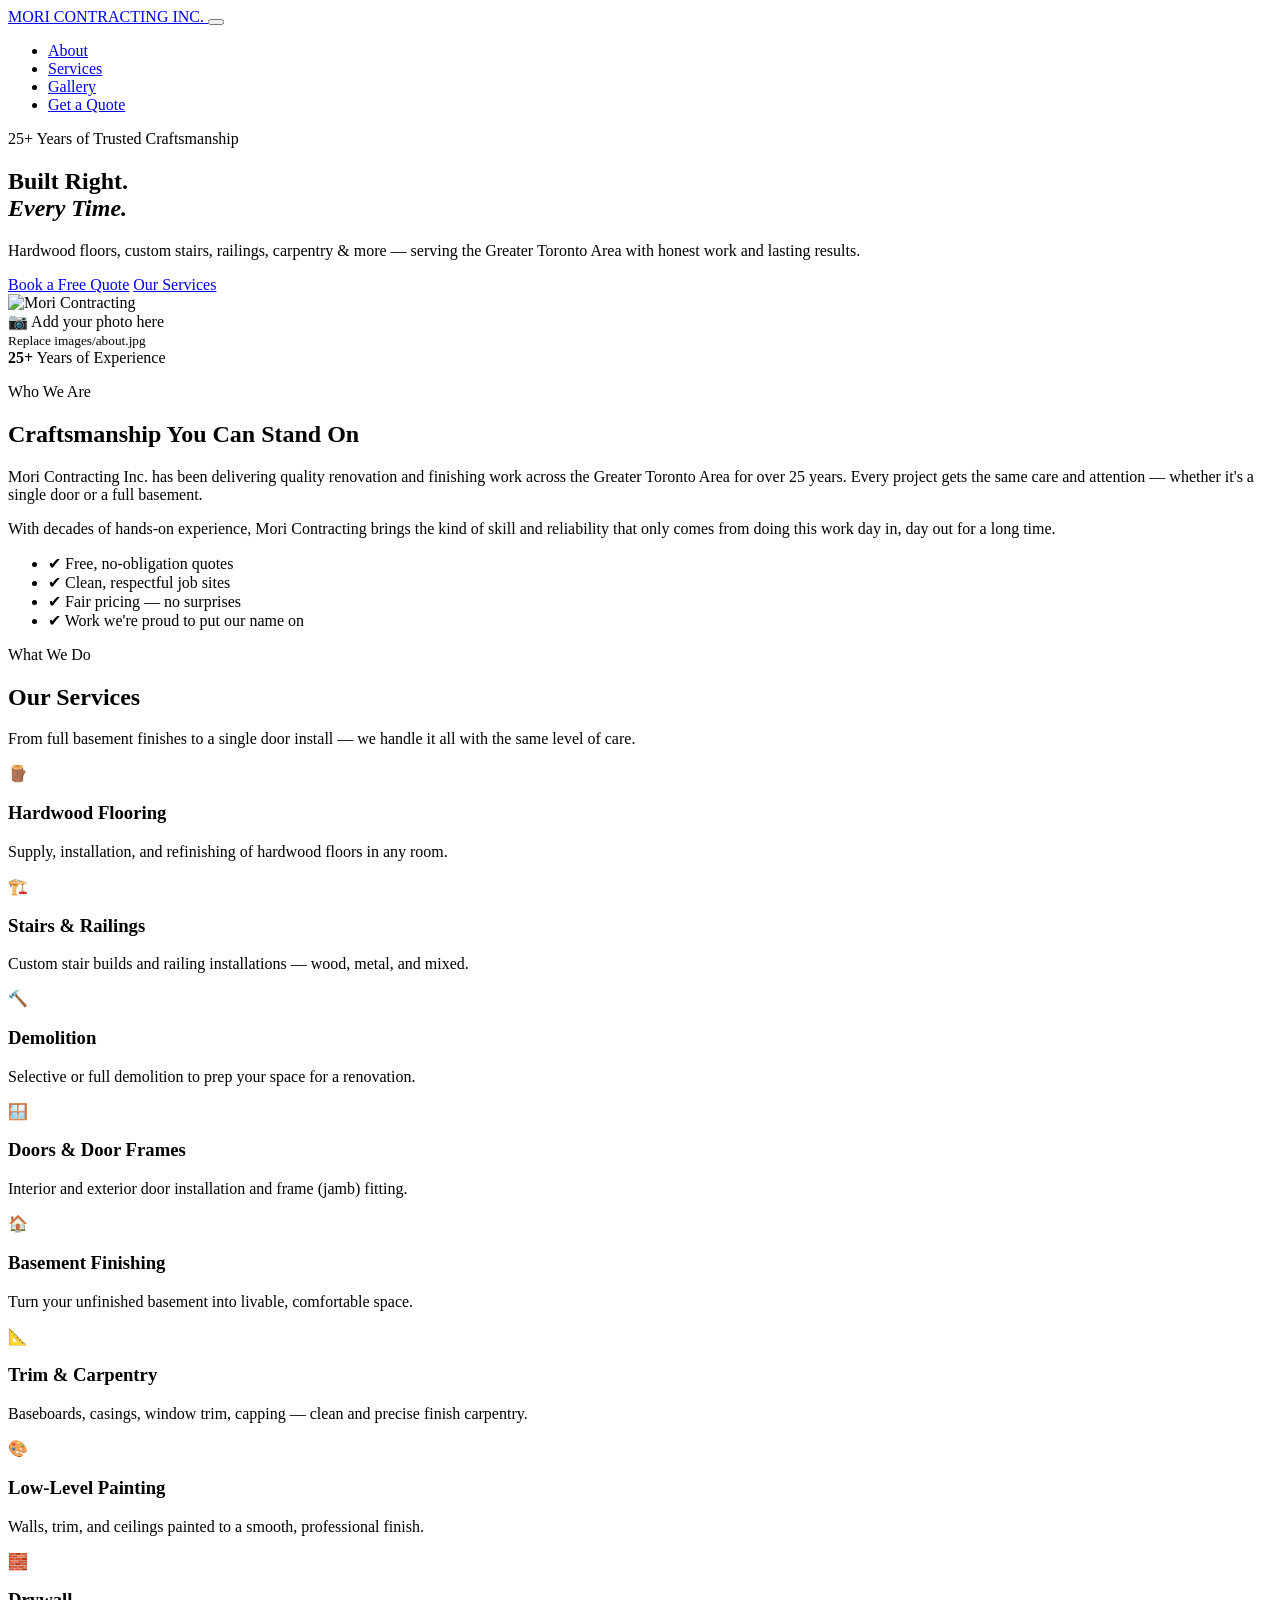
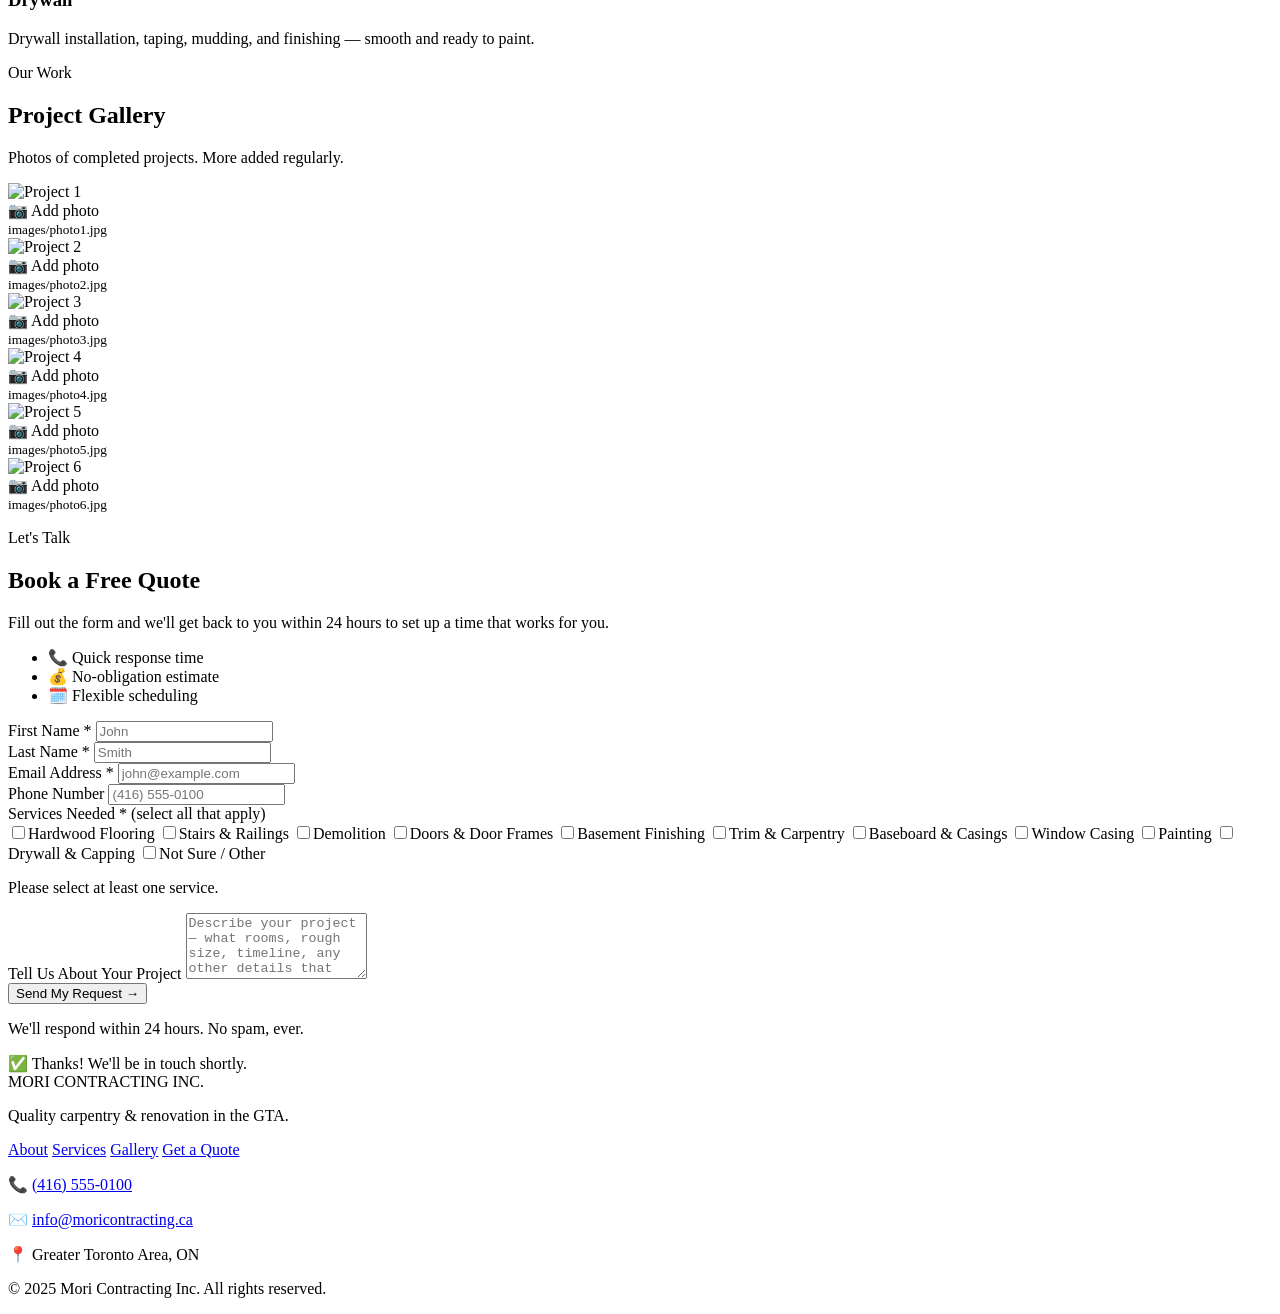
==== index.html @ 853bac5b "Add files via upload" ====
<!DOCTYPE html>
<html lang="en">
<head>
  <meta charset="UTF-8" />
  <meta name="viewport" content="width=device-width, initial-scale=1.0" />
  <title>Mori Contracting Inc. — Quality Craftsmanship</title>
  <link rel="stylesheet" href="css/style.css" />
  <link rel="preconnect" href="https://fonts.googleapis.com" />
  <link rel="preconnect" href="https://fonts.gstatic.com" crossorigin />
  <link href="https://fonts.googleapis.com/css2?family=Playfair+Display:wght@400;700;900&family=DM+Sans:wght@300;400;500&display=swap" rel="stylesheet" />
</head>
<body>

  <!-- NAV -->
  <nav id="navbar">
    <div class="nav-inner">
      <a href="#hero" class="logo">
        <span class="logo-m">M</span><span class="logo-text">ORI</span>
        <span class="logo-sub">CONTRACTING INC.</span>
      </a>
      <button class="hamburger" id="hamburger" aria-label="Menu">
        <span></span><span></span><span></span>
      </button>
      <ul class="nav-links" id="nav-links">
        <li><a href="#about">About</a></li>
        <li><a href="#services">Services</a></li>
        <li><a href="#gallery">Gallery</a></li>
        <li><a href="#quote" class="nav-cta">Get a Quote</a></li>
      </ul>
    </div>
  </nav>

  <!-- HERO -->
  <section id="hero">
    <div class="hero-bg">
      <div class="hero-grain"></div>
      <div class="hero-lines"></div>
    </div>
    <div class="hero-content">
      <p class="hero-eyebrow">25+ Years of Trusted Craftsmanship</p>
      <h1 class="hero-title">
        Built Right.<br/>
        <em>Every Time.</em>
      </h1>
      <p class="hero-sub">Hardwood floors, custom stairs, railings, carpentry &amp; more — serving the Greater Toronto Area with honest work and lasting results.</p>
      <div class="hero-btns">
        <a href="#quote" class="btn-primary">Book a Free Quote</a>
        <a href="#services" class="btn-ghost">Our Services</a>
      </div>
    </div>
    <a href="#about" class="scroll-hint" aria-label="Scroll down">
      <span class="scroll-line"></span>
    </a>
  </section>

  <!-- ABOUT -->
  <section id="about">
    <div class="container about-grid">
      <div class="about-img-wrap">
        <div class="about-photo-placeholder">
          <img src="images/about.jpg" alt="Mori Contracting" onerror="this.parentElement.classList.add('no-img')" />
          <div class="placeholder-label">📷 Add your photo here<br/><small>Replace images/about.jpg</small></div>
        </div>
        <div class="about-accent-box">
          <strong>25+</strong>
          <span>Years of Experience</span>
        </div>
      </div>
      <div class="about-text">
        <p class="section-eyebrow">Who We Are</p>
        <h2 class="section-title">Craftsmanship You Can Stand On</h2>
        <p>Mori Contracting Inc. has been delivering quality renovation and finishing work across the Greater Toronto Area for over 25 years. Every project gets the same care and attention — whether it's a single door or a full basement.</p>
        <p>With decades of hands-on experience, Mori Contracting brings the kind of skill and reliability that only comes from doing this work day in, day out for a long time.</p>
        <ul class="about-checks">
          <li>✔ Free, no-obligation quotes</li>
          <li>✔ Clean, respectful job sites</li>
          <li>✔ Fair pricing — no surprises</li>
          <li>✔ Work we're proud to put our name on</li>
        </ul>
      </div>
    </div>
  </section>

  <!-- SERVICES -->
  <section id="services">
    <div class="container">
      <p class="section-eyebrow center">What We Do</p>
      <h2 class="section-title center">Our Services</h2>
      <p class="section-sub center">From full basement finishes to a single door install — we handle it all with the same level of care.</p>
      <div class="services-grid">
        <div class="service-card">
          <div class="service-icon">🪵</div>
          <h3>Hardwood Flooring</h3>
          <p>Supply, installation, and refinishing of hardwood floors in any room.</p>
        </div>
        <div class="service-card">
          <div class="service-icon">🏗️</div>
          <h3>Stairs &amp; Railings</h3>
          <p>Custom stair builds and railing installations — wood, metal, and mixed.</p>
        </div>
        <div class="service-card">
          <div class="service-icon">🔨</div>
          <h3>Demolition</h3>
          <p>Selective or full demolition to prep your space for a renovation.</p>
        </div>
        <div class="service-card">
          <div class="service-icon">🪟</div>
          <h3>Doors &amp; Door Frames</h3>
          <p>Interior and exterior door installation and frame (jamb) fitting.</p>
        </div>
        <div class="service-card">
          <div class="service-icon">🏠</div>
          <h3>Basement Finishing</h3>
          <p>Turn your unfinished basement into livable, comfortable space.</p>
        </div>
        <div class="service-card">
          <div class="service-icon">📐</div>
          <h3>Trim &amp; Carpentry</h3>
          <p>Baseboards, casings, window trim, capping — clean and precise finish carpentry.</p>
        </div>
        <div class="service-card">
          <div class="service-icon">🎨</div>
          <h3>Low-Level Painting</h3>
          <p>Walls, trim, and ceilings painted to a smooth, professional finish.</p>
        </div>
        <div class="service-card">
          <div class="service-icon">🧱</div>
          <h3>Drywall</h3>
          <p>Drywall installation, taping, mudding, and finishing — smooth and ready to paint.</p>
        </div>
      </div>
    </div>
  </section>

  <!-- GALLERY -->
  <section id="gallery">
    <div class="container">
      <p class="section-eyebrow center">Our Work</p>
      <h2 class="section-title center">Project Gallery</h2>
      <p class="section-sub center">Photos of completed projects. More added regularly.</p>
      <div class="gallery-grid" id="gallery-grid">
        <div class="gallery-item"><img src="images/photo1.jpg" alt="Project 1" onerror="this.parentElement.classList.add('empty')" /><div class="gallery-empty-label">📷 Add photo<br/><small>images/photo1.jpg</small></div></div>
        <div class="gallery-item"><img src="images/photo2.jpg" alt="Project 2" onerror="this.parentElement.classList.add('empty')" /><div class="gallery-empty-label">📷 Add photo<br/><small>images/photo2.jpg</small></div></div>
        <div class="gallery-item"><img src="images/photo3.jpg" alt="Project 3" onerror="this.parentElement.classList.add('empty')" /><div class="gallery-empty-label">📷 Add photo<br/><small>images/photo3.jpg</small></div></div>
        <div class="gallery-item"><img src="images/photo4.jpg" alt="Project 4" onerror="this.parentElement.classList.add('empty')" /><div class="gallery-empty-label">📷 Add photo<br/><small>images/photo4.jpg</small></div></div>
        <div class="gallery-item"><img src="images/photo5.jpg" alt="Project 5" onerror="this.parentElement.classList.add('empty')" /><div class="gallery-empty-label">📷 Add photo<br/><small>images/photo5.jpg</small></div></div>
        <div class="gallery-item"><img src="images/photo6.jpg" alt="Project 6" onerror="this.parentElement.classList.add('empty')" /><div class="gallery-empty-label">📷 Add photo<br/><small>images/photo6.jpg</small></div></div>
      </div>
    </div>
  </section>

  <!-- QUOTE FORM -->
  <section id="quote">
    <div class="container">
      <div class="quote-wrapper">
        <div class="quote-left">
          <p class="section-eyebrow">Let's Talk</p>
          <h2 class="section-title">Book a Free Quote</h2>
          <p>Fill out the form and we'll get back to you within 24 hours to set up a time that works for you.</p>
          <ul class="quote-perks">
            <li>📞 Quick response time</li>
            <li>💰 No-obligation estimate</li>
            <li>🗓️ Flexible scheduling</li>
          </ul>
        </div>

        <!--
        ============================================================
        HOW TO RECEIVE QUOTE REQUESTS BY EMAIL (free, ~3 minutes):
        ============================================================
        1. Go to https://formspree.io and sign up (free)
        2. Click "New Form", give it a name like "Mori Quote Requests"
        3. Enter your dad's email address
        4. Copy the Form ID shown (looks like: xpzgkwqr)
        5. Replace YOUR_FORM_ID below with that ID
        6. Save and re-upload index.html to GitHub
        Done! Every submission emails your dad instantly.
        ============================================================
        -->
        <form class="quote-form" id="quote-form" action="https://formspree.io/f/YOUR_FORM_ID" method="POST">
          <div class="form-row">
            <div class="form-group">
              <label for="fname">First Name *</label>
              <input type="text" id="fname" name="first_name" required placeholder="John" />
            </div>
            <div class="form-group">
              <label for="lname">Last Name *</label>
              <input type="text" id="lname" name="last_name" required placeholder="Smith" />
            </div>
          </div>
          <div class="form-group">
            <label for="email">Email Address *</label>
            <input type="email" id="email" name="email" required placeholder="john@example.com" />
          </div>
          <div class="form-group">
            <label for="phone">Phone Number</label>
            <input type="tel" id="phone" name="phone" placeholder="(416) 555-0100" />
          </div>

          <!-- MULTI-SELECT SERVICES -->
          <div class="form-group">
            <label>Services Needed * <span class="label-hint">(select all that apply)</span></label>
            <div class="service-checkboxes" id="service-checkboxes">
              <label class="checkbox-item"><input type="checkbox" name="services[]" value="Hardwood Flooring" /><span>Hardwood Flooring</span></label>
              <label class="checkbox-item"><input type="checkbox" name="services[]" value="Stairs & Railings" /><span>Stairs &amp; Railings</span></label>
              <label class="checkbox-item"><input type="checkbox" name="services[]" value="Demolition" /><span>Demolition</span></label>
              <label class="checkbox-item"><input type="checkbox" name="services[]" value="Doors & Door Frames" /><span>Doors &amp; Door Frames</span></label>
              <label class="checkbox-item"><input type="checkbox" name="services[]" value="Basement Finishing" /><span>Basement Finishing</span></label>
              <label class="checkbox-item"><input type="checkbox" name="services[]" value="Trim & Carpentry" /><span>Trim &amp; Carpentry</span></label>
              <label class="checkbox-item"><input type="checkbox" name="services[]" value="Baseboard & Casings" /><span>Baseboard &amp; Casings</span></label>
              <label class="checkbox-item"><input type="checkbox" name="services[]" value="Window Casing" /><span>Window Casing</span></label>
              <label class="checkbox-item"><input type="checkbox" name="services[]" value="Painting" /><span>Painting</span></label>
              <label class="checkbox-item"><input type="checkbox" name="services[]" value="Drywall & Capping" /><span>Drywall &amp; Capping</span></label>
              <label class="checkbox-item"><input type="checkbox" name="services[]" value="Not Sure" /><span>Not Sure / Other</span></label>
            </div>
            <p class="service-error" id="service-error">Please select at least one service.</p>
          </div>

          <div class="form-group">
            <label for="message">Tell Us About Your Project</label>
            <textarea id="message" name="message" rows="4" placeholder="Describe your project — what rooms, rough size, timeline, any other details that would help…"></textarea>
          </div>
          <button type="submit" class="btn-primary full-width">Send My Request →</button>
          <p class="form-note">We'll respond within 24 hours. No spam, ever.</p>
          <div class="form-success" id="form-success">
            ✅ Thanks! We'll be in touch shortly.
          </div>
        </form>
      </div>
    </div>
  </section>

  <!-- FOOTER -->
  <footer id="footer">
    <div class="container footer-inner">
      <div class="footer-brand">
        <span class="logo-m">M</span><span class="logo-text">ORI CONTRACTING INC.</span>
        <p>Quality carpentry &amp; renovation in the GTA.</p>
      </div>
      <div class="footer-links">
        <a href="#about">About</a>
        <a href="#services">Services</a>
        <a href="#gallery">Gallery</a>
        <a href="#quote">Get a Quote</a>
      </div>
      <div class="footer-contact">
        <!-- REPLACE with real contact info -->
        <p>📞 <a href="tel:+14165550100">(416) 555-0100</a></p>
        <p>✉️ <a href="mailto:info@moricontracting.ca">info@moricontracting.ca</a></p>
        <p>📍 Greater Toronto Area, ON</p>
      </div>
    </div>
    <div class="footer-bottom">
      <p>© 2025 Mori Contracting Inc. All rights reserved.</p>
    </div>
  </footer>

  <script src="js/main.js"></script>
</body>
</html>
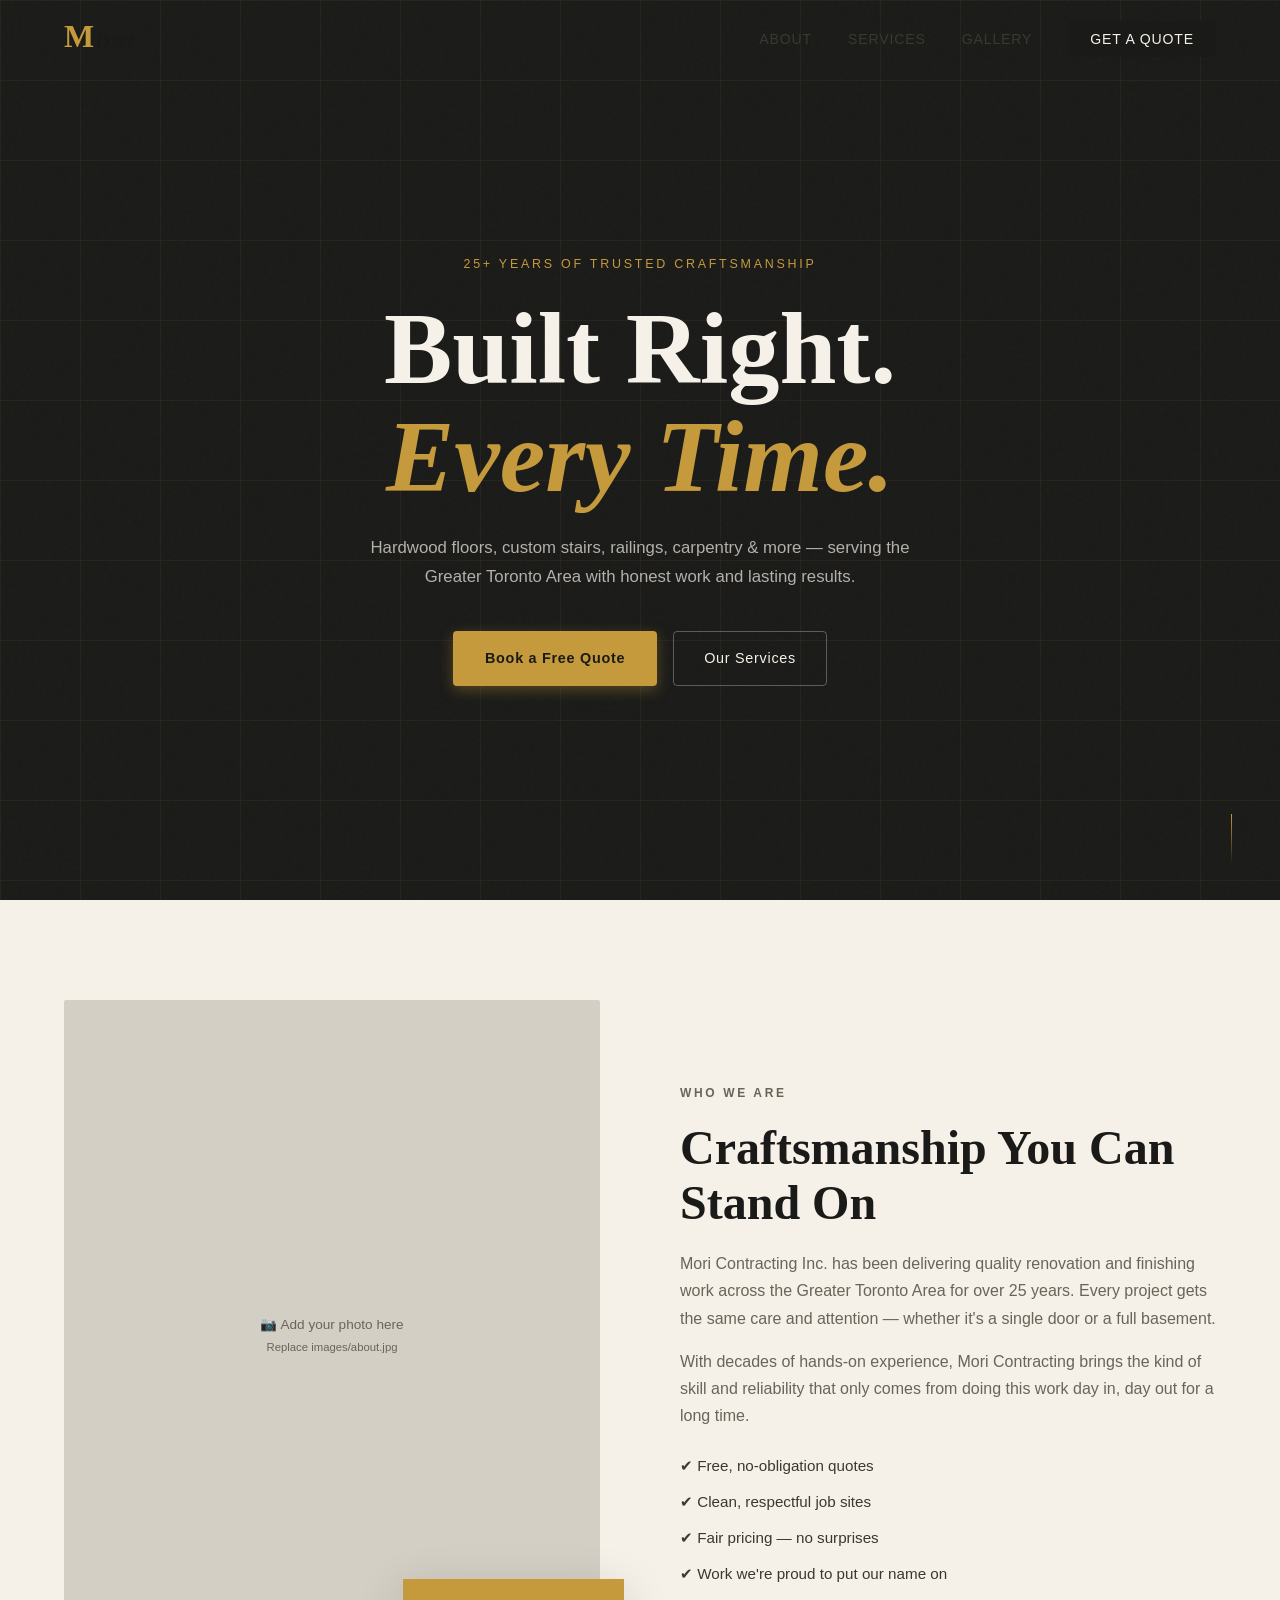
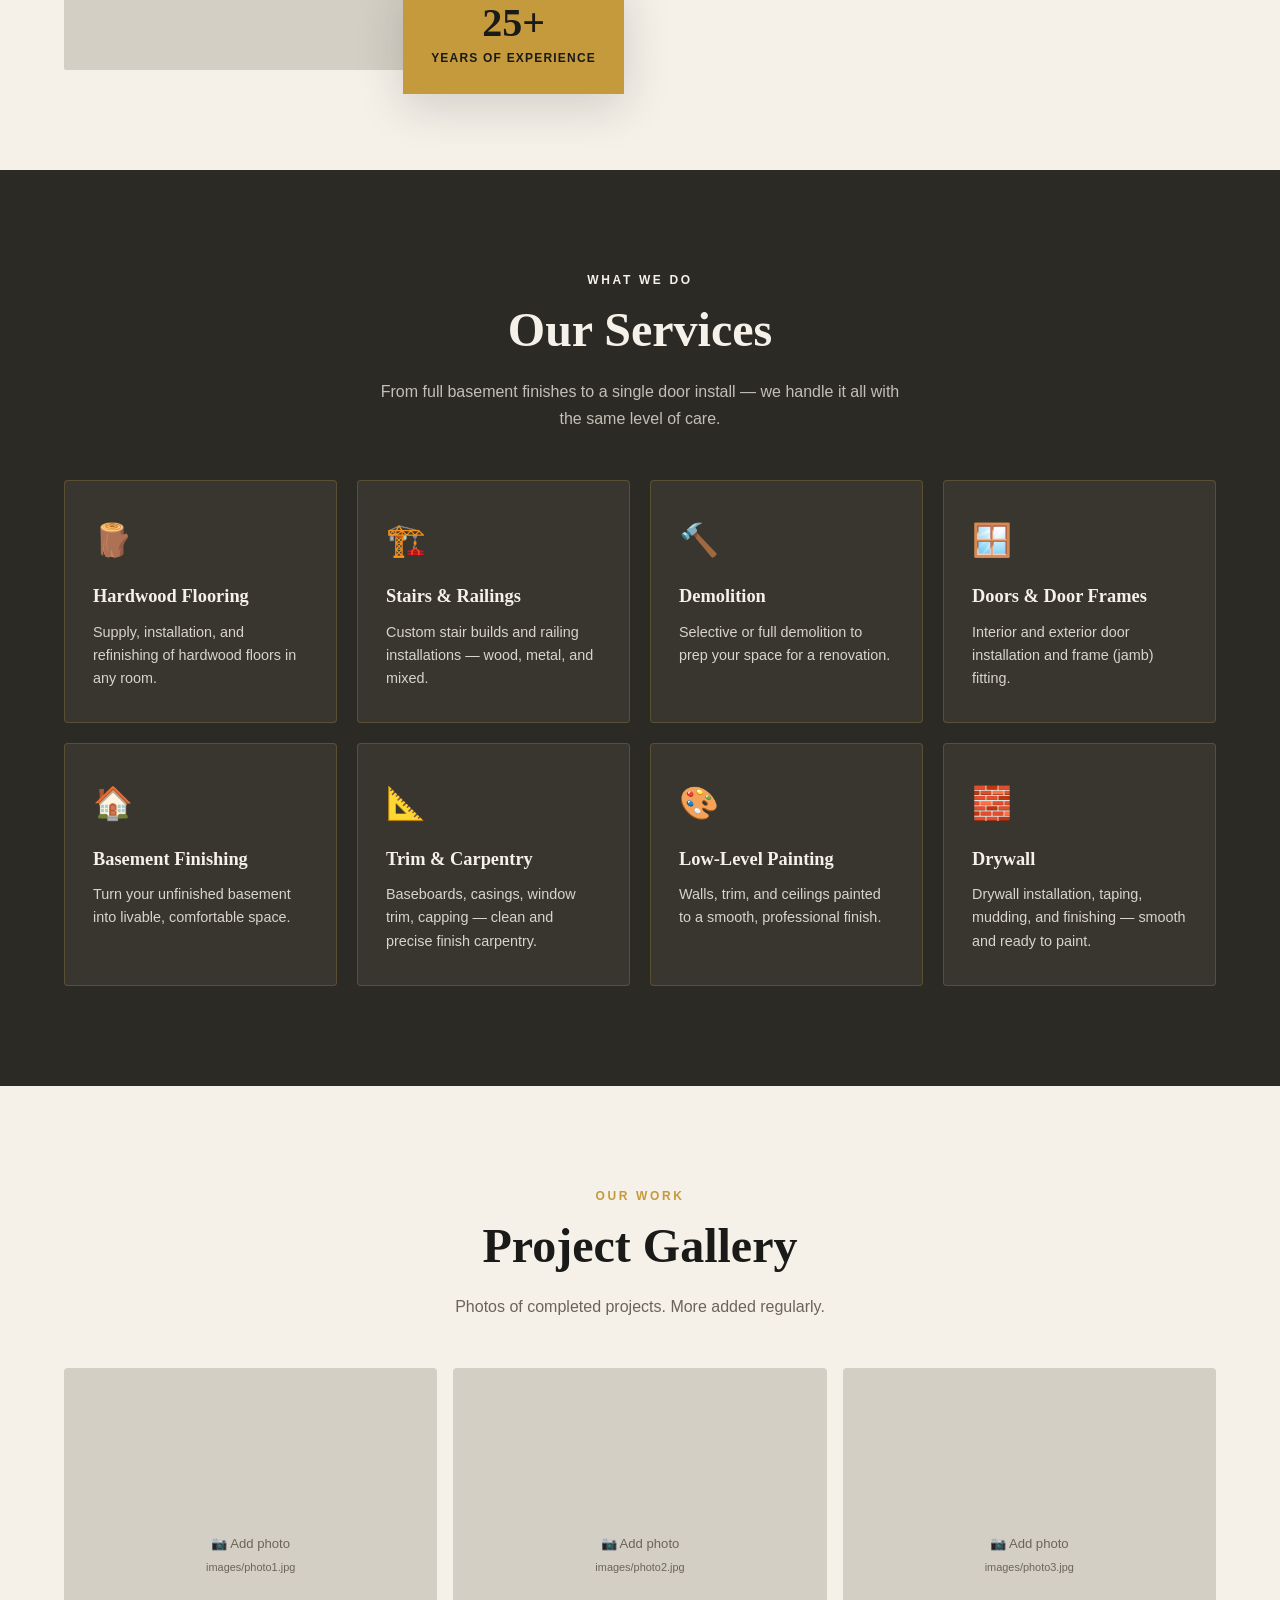
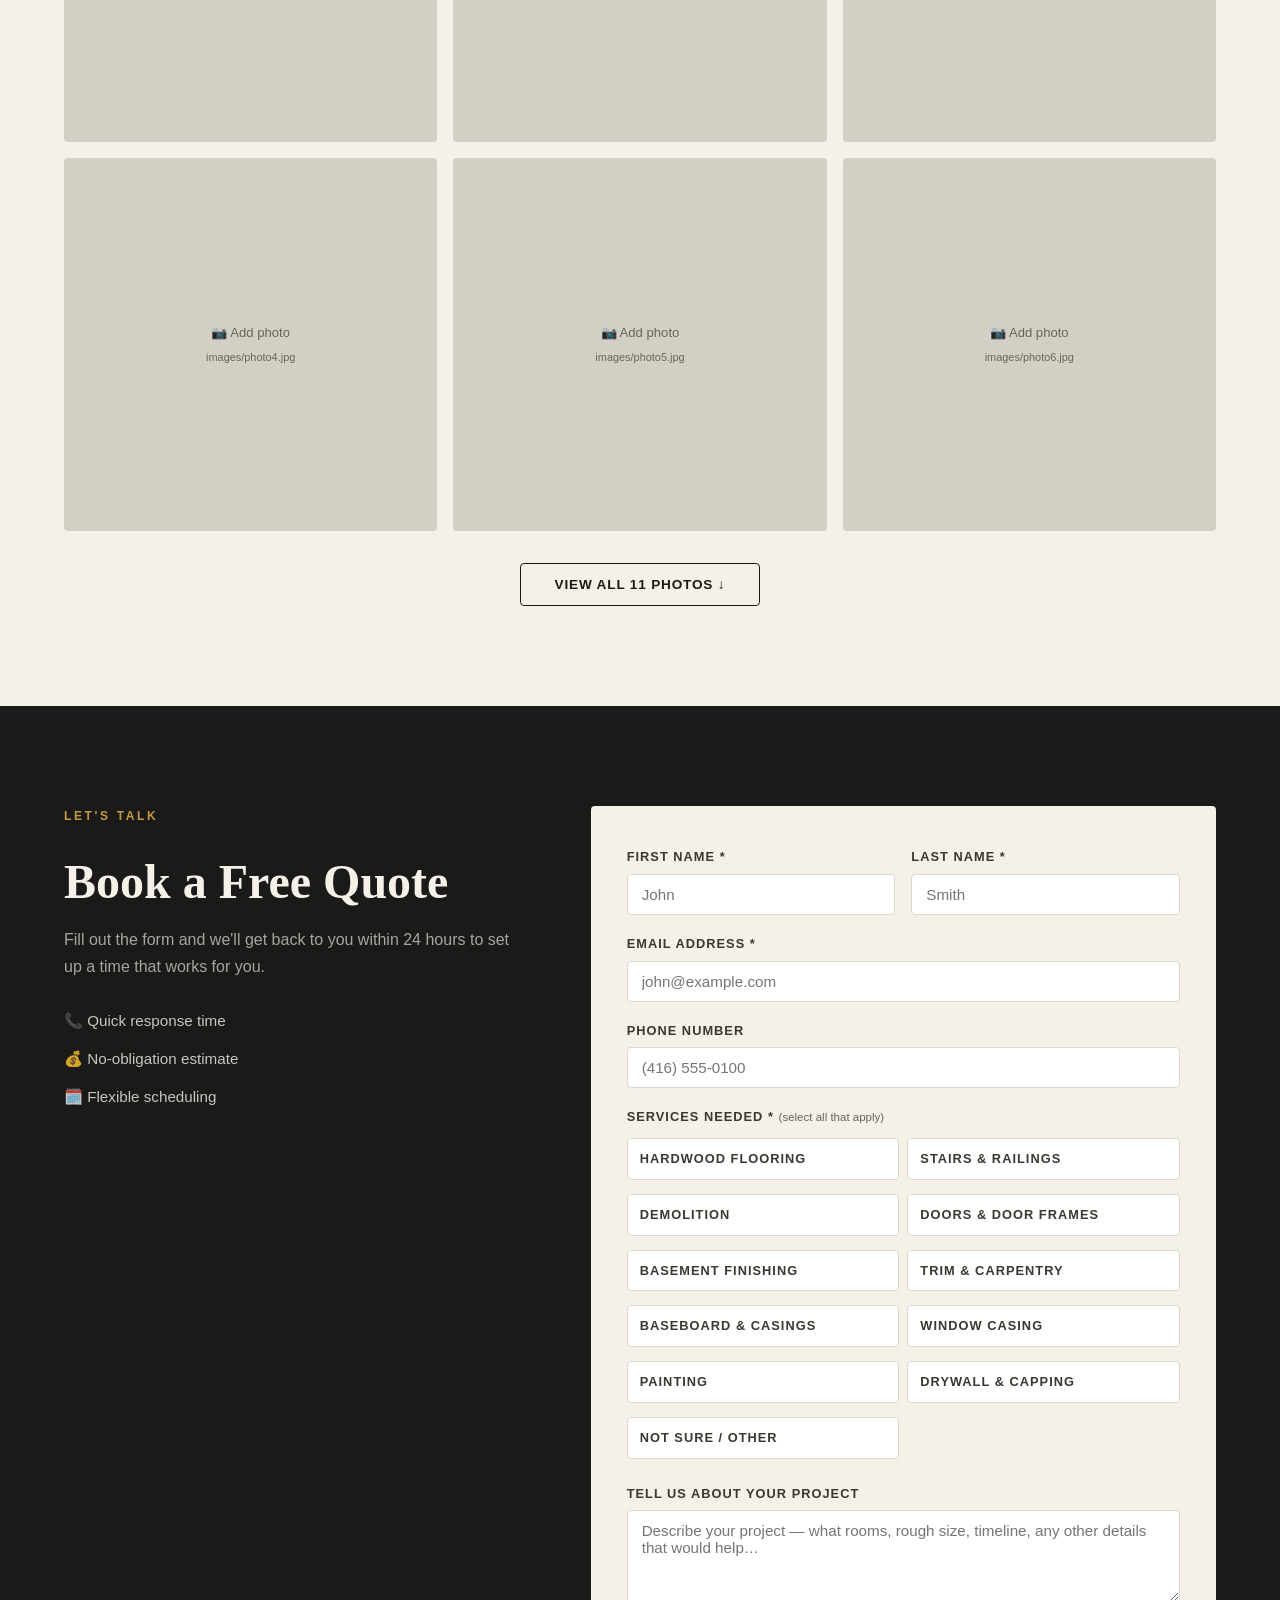
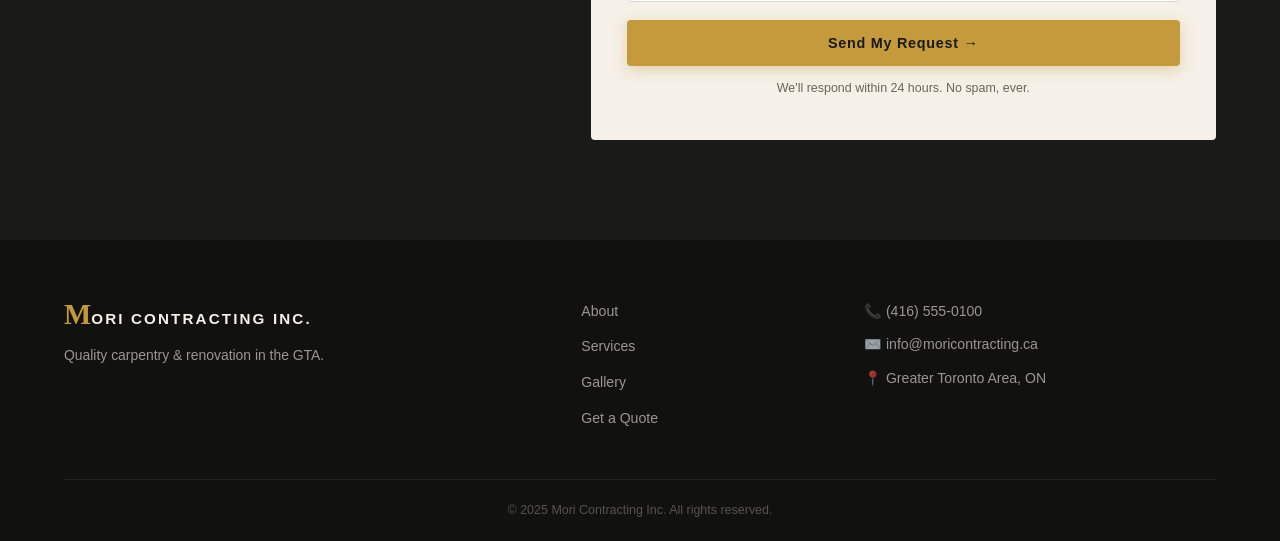
==== commit 13595632: "Add files via upload" ====
--- a/index.html
+++ b/index.html
@@ -4,7 +4,413 @@
   <meta charset="UTF-8" />
   <meta name="viewport" content="width=device-width, initial-scale=1.0" />
   <title>Mori Contracting Inc. — Quality Craftsmanship</title>
-  <link rel="stylesheet" href="css/style.css" />
+  <style>
+/* =============================================
+   MORI CONTRACTING INC. — STYLESHEET
+   ============================================= */
+
+:root {
+  --cream: #F5F0E8;
+  --dark: #1A1A18;
+  --warm: #2C2A24;
+  --gold: #C49A3C;
+  --gold-light: #E8C06A;
+  --rust: #8B4A2A;
+  --text: #3A3830;
+  --text-light: #6B6458;
+  --white: #FFFFFF;
+  --border: #DDD8CC;
+  --card-bg: #FAF7F2;
+  --shadow: 0 4px 24px rgba(26,26,24,0.10);
+  --shadow-lg: 0 12px 48px rgba(26,26,24,0.16);
+  --radius: 4px;
+  --font-display: 'Playfair Display', Georgia, serif;
+  --font-body: 'DM Sans', sans-serif;
+}
+
+*, *::before, *::after { box-sizing: border-box; margin: 0; padding: 0; }
+
+html { scroll-behavior: smooth; }
+
+body {
+  font-family: var(--font-body);
+  background: var(--cream);
+  color: var(--text);
+  line-height: 1.7;
+  overflow-x: hidden;
+}
+
+img { max-width: 100%; display: block; }
+a { color: inherit; text-decoration: none; }
+
+.container {
+  width: 90%;
+  max-width: 1160px;
+  margin: 0 auto;
+}
+
+/* ---- NAV ---- */
+#navbar {
+  position: fixed; top: 0; left: 0; right: 0;
+  z-index: 100;
+  transition: background 0.3s, box-shadow 0.3s;
+}
+#navbar.scrolled {
+  background: rgba(245, 240, 232, 0.97);
+  box-shadow: 0 2px 16px rgba(26,26,24,0.10);
+  backdrop-filter: blur(8px);
+}
+.nav-inner {
+  display: flex; align-items: center; justify-content: space-between;
+  width: 90%; max-width: 1160px; margin: 0 auto;
+  padding: 20px 0;
+}
+.logo {
+  display: flex; align-items: baseline; gap: 2px;
+  font-family: var(--font-display);
+}
+.logo-m {
+  font-size: 2rem; font-weight: 900; color: var(--gold);
+  line-height: 1;
+}
+.logo-text {
+  font-size: 1.1rem; font-weight: 700; letter-spacing: 0.12em;
+  color: var(--dark); text-transform: uppercase;
+}
+.logo-sub { display: none; }
+.nav-links {
+  list-style: none; display: flex; align-items: center; gap: 36px;
+}
+.nav-links a {
+  font-size: 0.88rem; font-weight: 500; letter-spacing: 0.06em;
+  text-transform: uppercase; color: var(--text);
+  transition: color 0.2s;
+}
+.nav-links a:hover { color: var(--gold); }
+.nav-cta {
+  background: var(--dark) !important; color: var(--cream) !important;
+  padding: 10px 22px !important; border-radius: var(--radius);
+  transition: background 0.2s !important;
+}
+.nav-cta:hover { background: var(--gold) !important; color: var(--dark) !important; }
+
+.hamburger {
+  display: none; flex-direction: column; gap: 5px;
+  background: none; border: none; cursor: pointer; padding: 4px;
+}
+.hamburger span {
+  display: block; width: 24px; height: 2px; background: var(--dark);
+  transition: all 0.3s;
+}
+.hamburger.open span:nth-child(1) { transform: translateY(7px) rotate(45deg); }
+.hamburger.open span:nth-child(2) { opacity: 0; }
+.hamburger.open span:nth-child(3) { transform: translateY(-7px) rotate(-45deg); }
+
+/* ---- HERO ---- */
+#hero {
+  min-height: 100vh;
+  display: flex; align-items: center; justify-content: center;
+  position: relative; overflow: hidden;
+  background: var(--dark);
+  padding: 120px 20px 80px;
+}
+.hero-bg { position: absolute; inset: 0; pointer-events: none; }
+.hero-grain {
+  position: absolute; inset: 0;
+  background-image: url("data:image/svg+xml,%3Csvg viewBox='0 0 256 256' xmlns='http://www.w3.org/2000/svg'%3E%3Cfilter id='noise'%3E%3CfeTurbulence type='fractalNoise' baseFrequency='0.9' numOctaves='4' stitchTiles='stitch'/%3E%3C/filter%3E%3Crect width='100%25' height='100%25' filter='url(%23noise)' opacity='0.04'/%3E%3C/svg%3E");
+  opacity: 0.5;
+}
+.hero-lines {
+  position: absolute; inset: 0;
+  background-image:
+    linear-gradient(to right, rgba(196,154,60,0.07) 1px, transparent 1px),
+    linear-gradient(to bottom, rgba(196,154,60,0.07) 1px, transparent 1px);
+  background-size: 80px 80px;
+}
+.hero-content { position: relative; z-index: 2; text-align: center; max-width: 760px; }
+.hero-eyebrow {
+  font-size: 0.78rem; letter-spacing: 0.22em; text-transform: uppercase;
+  color: var(--gold); font-weight: 500; margin-bottom: 20px;
+  opacity: 0; animation: fadeUp 0.8s 0.1s forwards;
+}
+.hero-title {
+  font-family: var(--font-display);
+  font-size: clamp(3rem, 8vw, 6.5rem);
+  font-weight: 900; color: var(--cream);
+  line-height: 1.05; margin-bottom: 24px;
+  opacity: 0; animation: fadeUp 0.9s 0.25s forwards;
+}
+.hero-title em { color: var(--gold); font-style: italic; }
+.hero-sub {
+  font-size: 1.05rem; color: rgba(245,240,232,0.7);
+  max-width: 560px; margin: 0 auto 40px;
+  opacity: 0; animation: fadeUp 0.9s 0.4s forwards;
+}
+.hero-btns {
+  display: flex; gap: 16px; justify-content: center; flex-wrap: wrap;
+  opacity: 0; animation: fadeUp 0.9s 0.55s forwards;
+}
+.btn-primary {
+  display: inline-block; background: var(--gold); color: var(--dark);
+  font-weight: 700; font-size: 0.9rem; letter-spacing: 0.05em;
+  padding: 15px 32px; border-radius: var(--radius);
+  transition: background 0.2s, transform 0.15s, box-shadow 0.2s;
+  border: none; cursor: pointer;
+  box-shadow: 0 4px 14px rgba(196,154,60,0.35);
+}
+.btn-primary:hover {
+  background: var(--gold-light);
+  transform: translateY(-2px);
+  box-shadow: 0 8px 24px rgba(196,154,60,0.4);
+}
+.btn-ghost {
+  display: inline-block; background: transparent; color: var(--cream);
+  font-weight: 500; font-size: 0.9rem; letter-spacing: 0.05em;
+  padding: 14px 30px; border-radius: var(--radius);
+  border: 1.5px solid rgba(245,240,232,0.3);
+  transition: border-color 0.2s, color 0.2s;
+}
+.btn-ghost:hover { border-color: var(--gold); color: var(--gold); }
+
+.scroll-hint {
+  position: absolute; bottom: 36px; right: 48px;
+  display: flex; flex-direction: column; align-items: center;
+  opacity: 0; animation: fadeIn 1s 1.2s forwards;
+}
+.scroll-line {
+  display: block; width: 1.5px; height: 50px;
+  background: linear-gradient(to bottom, var(--gold), transparent);
+  animation: scrollPulse 2s 1.5s infinite;
+}
+
+/* ---- ABOUT ---- */
+#about { padding: 100px 0; background: var(--cream); }
+.about-grid { display: grid; grid-template-columns: 1fr 1fr; gap: 80px; align-items: center; }
+.about-img-wrap { position: relative; }
+.about-photo-placeholder {
+  width: 100%; aspect-ratio: 4/5; background: #D4CFC5;
+  border-radius: 2px; overflow: hidden; position: relative;
+}
+.about-photo-placeholder img { width: 100%; height: 100%; object-fit: cover; }
+.about-photo-placeholder.no-img img { display: none; }
+.placeholder-label {
+  position: absolute; inset: 0; display: flex; flex-direction: column;
+  align-items: center; justify-content: center;
+  color: var(--text-light); font-size: 0.85rem; text-align: center; line-height: 1.8;
+}
+.about-photo-placeholder:not(.no-img) .placeholder-label { display: none; }
+
+.about-accent-box {
+  position: absolute; bottom: -24px; right: -24px;
+  background: var(--gold); color: var(--dark);
+  padding: 24px 28px; text-align: center;
+  box-shadow: var(--shadow-lg);
+}
+.about-accent-box strong {
+  display: block; font-family: var(--font-display);
+  font-size: 2.5rem; font-weight: 900; line-height: 1;
+}
+.about-accent-box span {
+  font-size: 0.75rem; font-weight: 700; letter-spacing: 0.1em; text-transform: uppercase;
+}
+
+.section-eyebrow {
+  font-size: 0.75rem; letter-spacing: 0.22em; text-transform: uppercase;
+  color: var(--gold); font-weight: 600; margin-bottom: 12px;
+}
+.section-eyebrow.center { text-align: center; }
+.section-title {
+  font-family: var(--font-display);
+  font-size: clamp(2rem, 4vw, 3rem);
+  font-weight: 800; color: var(--dark); line-height: 1.15; margin-bottom: 20px;
+}
+.section-title.center { text-align: center; }
+.section-sub {
+  font-size: 1rem; color: var(--text-light); max-width: 540px;
+  margin-bottom: 48px;
+}
+.section-sub.center { margin-left: auto; margin-right: auto; text-align: center; }
+
+.about-text p { color: var(--text-light); margin-bottom: 16px; }
+.about-checks { list-style: none; margin-top: 24px; display: flex; flex-direction: column; gap: 10px; }
+.about-checks li { font-weight: 500; font-size: 0.95rem; }
+
+/* ---- SERVICES ---- */
+#services { padding: 100px 0; background: var(--warm); }
+#services .section-eyebrow, #services .section-title { color: var(--cream); }
+#services .section-sub { color: rgba(245,240,232,0.75); }
+
+.services-grid {
+  display: grid;
+  grid-template-columns: repeat(auto-fill, minmax(240px, 1fr));
+  gap: 20px;
+}
+.service-card {
+  background: rgba(245,240,232,0.06); border: 1px solid rgba(196,154,60,0.25);
+  padding: 32px 28px; border-radius: var(--radius);
+  transition: background 0.25s, border-color 0.25s, transform 0.2s;
+  cursor: default;
+}
+.service-card:hover {
+  background: rgba(196,154,60,0.12);
+  border-color: var(--gold);
+  transform: translateY(-3px);
+}
+.service-icon { font-size: 2rem; margin-bottom: 14px; }
+.service-card h3 {
+  font-family: var(--font-display); font-size: 1.15rem;
+  font-weight: 700; color: var(--cream); margin-bottom: 8px;
+}
+.service-card p {
+  font-size: 0.9rem;
+  color: rgba(245,240,232,0.85);
+  line-height: 1.6;
+}
+
+/* ---- GALLERY ---- */
+#gallery { padding: 100px 0; background: var(--cream); }
+.gallery-grid { display: grid; grid-template-columns: repeat(3, 1fr); gap: 16px; }
+.gallery-item {
+  aspect-ratio: 1; overflow: hidden; background: #D4CFC5;
+  border-radius: var(--radius); position: relative;
+  cursor: pointer;
+}
+.gallery-item img { width: 100%; height: 100%; object-fit: cover; transition: transform 0.4s; }
+.gallery-item:hover img { transform: scale(1.05); }
+.gallery-item.empty img { display: none; }
+.gallery-empty-label {
+  position: absolute; inset: 0; display: none;
+  flex-direction: column; align-items: center; justify-content: center;
+  color: var(--text-light); font-size: 0.82rem; text-align: center; line-height: 2;
+}
+.gallery-item.empty .gallery-empty-label { display: flex; }
+
+.gallery-item.extra-photo { display: none; }
+.gallery-grid.expanded .gallery-item.extra-photo { display: block; animation: fadeUp 0.5s forwards; }
+.gallery-more-wrap { text-align: center; margin-top: 32px; }
+.btn-view-more {
+  background: transparent; color: var(--dark);
+  border: 1.5px solid var(--dark);
+  font-family: var(--font-body); font-weight: 700;
+  font-size: 0.85rem; letter-spacing: 0.06em; text-transform: uppercase;
+  padding: 13px 34px; border-radius: var(--radius);
+  cursor: pointer; transition: background 0.2s, color 0.2s, border-color 0.2s;
+}
+.btn-view-more:hover { background: var(--gold); border-color: var(--gold); color: var(--dark); }
+.gallery-item.empty.extra-photo { }
+
+
+/* ---- QUOTE ---- */
+#quote { padding: 100px 0; background: var(--dark); }
+.quote-wrapper { display: grid; grid-template-columns: 1fr 1.4fr; gap: 80px; align-items: start; }
+.quote-left .section-eyebrow { color: var(--gold); }
+.quote-left .section-title { color: var(--cream); margin-bottom: 16px; }
+.quote-left p { color: rgba(245,240,232,0.65); margin-bottom: 28px; }
+.quote-perks { list-style: none; display: flex; flex-direction: column; gap: 12px; }
+.quote-perks li { font-size: 0.95rem; color: rgba(245,240,232,0.8); }
+
+.quote-form { background: var(--cream); padding: 40px 36px; border-radius: var(--radius); }
+.form-row { display: grid; grid-template-columns: 1fr 1fr; gap: 16px; }
+.form-group { display: flex; flex-direction: column; margin-bottom: 18px; }
+.form-group label {
+  font-size: 0.8rem; font-weight: 700; letter-spacing: 0.08em;
+  text-transform: uppercase; color: var(--text); margin-bottom: 6px;
+}
+.form-group input,
+.form-group select,
+.form-group textarea {
+  border: 1.5px solid var(--border); background: var(--white);
+  padding: 11px 14px; font-family: var(--font-body); font-size: 0.95rem;
+  color: var(--text); border-radius: var(--radius);
+  transition: border-color 0.2s;
+  outline: none;
+}
+.form-group input:focus,
+.form-group select:focus,
+.form-group textarea:focus { border-color: var(--gold); }
+.form-group textarea { resize: vertical; }
+
+.label-hint { font-size: 0.72rem; font-weight: 400; color: var(--text-light); text-transform: none; letter-spacing: 0; }
+
+.service-checkboxes { display: grid; grid-template-columns: 1fr 1fr; gap: 8px; margin-top: 4px; }
+.checkbox-item {
+  display: flex; align-items: center; gap: 9px;
+  background: var(--white); border: 1.5px solid var(--border);
+  padding: 9px 12px; border-radius: var(--radius);
+  cursor: pointer; transition: border-color 0.15s, background 0.15s;
+  font-size: 0.88rem; font-weight: 400; color: var(--text);
+  user-select: none;
+}
+.checkbox-item:hover { border-color: var(--gold); }
+.checkbox-item input[type="checkbox"] { display: none; }
+.checkbox-item.checked { background: #FDF6E8; border-color: var(--gold); font-weight: 500; color: var(--dark); }
+.checkbox-item.checked::before { content: '✔'; font-size: 0.7rem; color: var(--gold); min-width: 14px; }
+.service-error { display: none; color: #c0392b; font-size: 0.78rem; margin-top: 6px; font-family: var(--font-body); }
+.service-error.visible { display: block; }
+
+.btn-primary.full-width { width: 100%; text-align: center; display: block; }
+.form-note { font-size: 0.78rem; color: var(--text-light); text-align: center; margin-top: 12px; }
+.form-success { display: none; text-align: center; margin-top: 16px; color: #2E7D32; font-weight: 600; font-size: 0.95rem; }
+
+/* ---- FOOTER ---- */
+#footer { background: #111110; color: rgba(245,240,232,0.6); padding: 60px 0 0; }
+.footer-inner {
+  display: grid; grid-template-columns: 2fr 1fr 1.5fr; gap: 48px;
+  padding-bottom: 48px; border-bottom: 1px solid rgba(255,255,255,0.08);
+}
+.footer-brand .logo-m { font-size: 1.8rem; color: var(--gold); font-family: var(--font-display); font-weight: 900; }
+.footer-brand .logo-text { font-size: 0.95rem; font-weight: 700; letter-spacing: 0.14em; color: var(--cream); }
+.footer-brand p { font-size: 0.87rem; margin-top: 12px; }
+
+.footer-links { display: flex; flex-direction: column; gap: 12px; }
+.footer-links a { font-size: 0.88rem; color: rgba(245,240,232,0.6); transition: color 0.2s; }
+.footer-links a:hover { color: var(--gold); }
+
+.footer-contact { display: flex; flex-direction: column; gap: 10px; }
+.footer-contact p { font-size: 0.88rem; }
+.footer-contact a { color: rgba(245,240,232,0.6); transition: color 0.2s; }
+.footer-contact a:hover { color: var(--gold); }
+
+.footer-bottom { padding: 20px 0; text-align: center; font-size: 0.78rem; color: rgba(245,240,232,0.3); }
+
+/* ---- ANIMATIONS ---- */
+@keyframes fadeUp { from { opacity: 0; transform: translateY(28px); } to { opacity: 1; transform: translateY(0); } }
+@keyframes fadeIn { from { opacity: 0; } to { opacity: 1; } }
+@keyframes scrollPulse { 0%, 100% { opacity: 1; } 50% { opacity: 0.3; } }
+
+.reveal { opacity: 0; transform: translateY(32px); transition: opacity 0.7s ease, transform 0.7s ease; }
+.reveal.visible { opacity: 1; transform: translateY(0); }
+
+/* ---- RESPONSIVE ---- */
+@media (max-width: 900px) {
+  .about-grid { grid-template-columns: 1fr; gap: 56px; }
+  .about-img-wrap { max-width: 480px; margin: 0 auto; }
+  .quote-wrapper { grid-template-columns: 1fr; gap: 48px; }
+  .gallery-grid { grid-template-columns: repeat(2, 1fr); }
+  .footer-inner { grid-template-columns: 1fr 1fr; }
+}
+
+@media (max-width: 640px) {
+  .nav-links {
+    display: none; flex-direction: column; gap: 0;
+    position: fixed; top: 0; left: 0; right: 0; bottom: 0;
+    background: var(--cream); justify-content: center; align-items: center;
+    z-index: 99;
+  }
+  .nav-links.open { display: flex; }
+  .nav-links li { width: 100%; text-align: center; }
+  .nav-links a { display: block; padding: 18px; font-size: 1.1rem; }
+  .nav-cta { background: var(--dark) !important; color: var(--cream) !important; }
+  .hamburger { display: flex; z-index: 101; }
+  .gallery-grid { grid-template-columns: 1fr 1fr; }
+  .service-checkboxes { grid-template-columns: 1fr; }
+  .form-row { grid-template-columns: 1fr; }
+  .footer-inner { grid-template-columns: 1fr; gap: 32px; }
+  .hero-btns { flex-direction: column; align-items: center; }
+  .scroll-hint { display: none; }
+}
+
+  </style>
   <link rel="preconnect" href="https://fonts.googleapis.com" />
   <link rel="preconnect" href="https://fonts.gstatic.com" crossorigin />
   <link href="https://fonts.googleapis.com/css2?family=Playfair+Display:wght@400;700;900&family=DM+Sans:wght@300;400;500&display=swap" rel="stylesheet" />
@@ -58,7 +464,7 @@
     <div class="container about-grid">
       <div class="about-img-wrap">
         <div class="about-photo-placeholder">
-          <img src="images/about.jpg" alt="Mori Contracting" onerror="this.parentElement.classList.add('no-img')" />
+          <img src="images/about.jpg" alt="The owner of Mori Contracting Inc., serving the GTA for over 25 years" onerror="this.parentElement.classList.add('no-img')" />
           <div class="placeholder-label">📷 Add your photo here<br/><small>Replace images/about.jpg</small></div>
         </div>
         <div class="about-accent-box">
@@ -139,12 +545,20 @@
       <h2 class="section-title center">Project Gallery</h2>
       <p class="section-sub center">Photos of completed projects. More added regularly.</p>
       <div class="gallery-grid" id="gallery-grid">
-        <div class="gallery-item"><img src="images/photo1.jpg" alt="Project 1" onerror="this.parentElement.classList.add('empty')" /><div class="gallery-empty-label">📷 Add photo<br/><small>images/photo1.jpg</small></div></div>
-        <div class="gallery-item"><img src="images/photo2.jpg" alt="Project 2" onerror="this.parentElement.classList.add('empty')" /><div class="gallery-empty-label">📷 Add photo<br/><small>images/photo2.jpg</small></div></div>
-        <div class="gallery-item"><img src="images/photo3.jpg" alt="Project 3" onerror="this.parentElement.classList.add('empty')" /><div class="gallery-empty-label">📷 Add photo<br/><small>images/photo3.jpg</small></div></div>
-        <div class="gallery-item"><img src="images/photo4.jpg" alt="Project 4" onerror="this.parentElement.classList.add('empty')" /><div class="gallery-empty-label">📷 Add photo<br/><small>images/photo4.jpg</small></div></div>
-        <div class="gallery-item"><img src="images/photo5.jpg" alt="Project 5" onerror="this.parentElement.classList.add('empty')" /><div class="gallery-empty-label">📷 Add photo<br/><small>images/photo5.jpg</small></div></div>
-        <div class="gallery-item"><img src="images/photo6.jpg" alt="Project 6" onerror="this.parentElement.classList.add('empty')" /><div class="gallery-empty-label">📷 Add photo<br/><small>images/photo6.jpg</small></div></div>
+        <div class="gallery-item"><img src="images/photo1.jpg" alt="Custom oak staircase with wrought iron balusters by Mori Contracting" onerror="this.parentElement.classList.add('empty')" /><div class="gallery-empty-label">📷 Add photo<br/><small>images/photo1.jpg</small></div></div>
+        <div class="gallery-item"><img src="images/photo2.jpg" alt="Curved hardwood staircase with iron railing, Greater Toronto Area" onerror="this.parentElement.classList.add('empty')" /><div class="gallery-empty-label">📷 Add photo<br/><small>images/photo2.jpg</small></div></div>
+        <div class="gallery-item"><img src="images/photo3.jpg" alt="Modern bathroom vanity and tile work" onerror="this.parentElement.classList.add('empty')" /><div class="gallery-empty-label">📷 Add photo<br/><small>images/photo3.jpg</small></div></div>
+        <div class="gallery-item"><img src="images/photo4.jpg" alt="Curved staircase with dark stained treads and iron railing" onerror="this.parentElement.classList.add('empty')" /><div class="gallery-empty-label">📷 Add photo<br/><small>images/photo4.jpg</small></div></div>
+        <div class="gallery-item"><img src="images/photo5.jpg" alt="Living room feature wall with marble and wood slat panelling" onerror="this.parentElement.classList.add('empty')" /><div class="gallery-empty-label">📷 Add photo<br/><small>images/photo5.jpg</small></div></div>
+        <div class="gallery-item"><img src="images/photo6.jpg" alt="Hardwood flooring installation with tile transition" onerror="this.parentElement.classList.add('empty')" /><div class="gallery-empty-label">📷 Add photo<br/><small>images/photo6.jpg</small></div></div>
+        <div class="gallery-item extra-photo"><img src="images/photo7.jpg" loading="lazy" alt="Curved oak staircase and railing, overhead view" onerror="this.parentElement.classList.add('empty')" /><div class="gallery-empty-label">📷 Add photo<br/><small>images/photo7.jpg</small></div></div>
+        <div class="gallery-item extra-photo"><img src="images/photo8.jpg" loading="lazy" alt="Hardwood curved staircase with iron balusters" onerror="this.parentElement.classList.add('empty')" /><div class="gallery-empty-label">📷 Add photo<br/><small>images/photo8.jpg</small></div></div>
+        <div class="gallery-item extra-photo"><img src="images/photo9.jpg" loading="lazy" alt="Custom oak railings and balusters, second floor landing" onerror="this.parentElement.classList.add('empty')" /><div class="gallery-empty-label">📷 Add photo<br/><small>images/photo9.jpg</small></div></div>
+        <div class="gallery-item extra-photo"><img src="images/photo10.jpg" loading="lazy" alt="Glass shower enclosure with marble tile" onerror="this.parentElement.classList.add('empty')" /><div class="gallery-empty-label">📷 Add photo<br/><small>images/photo10.jpg</small></div></div>
+        <div class="gallery-item extra-photo"><img src="images/photo11.jpg" loading="lazy" alt="Vinyl plank flooring with baseboard installation" onerror="this.parentElement.classList.add('empty')" /><div class="gallery-empty-label">📷 Add photo<br/><small>images/photo11.jpg</small></div></div>
+      </div>
+      <div class="gallery-more-wrap">
+        <button class="btn-view-more" id="btn-view-more">View All 11 Photos ↓</button>
       </div>
     </div>
   </section>
@@ -177,7 +591,7 @@
         Done! Every submission emails your dad instantly.
         ============================================================
         -->
-        <form class="quote-form" id="quote-form" action="https://formspree.io/f/YOUR_FORM_ID" method="POST">
+        <form class="quote-form" id="quote-form" action="https://formspree.io/f/xykrkpzp" method="POST">
           <div class="form-row">
             <div class="form-group">
               <label for="fname">First Name *</label>
@@ -255,6 +669,131 @@
     </div>
   </footer>
 
-  <script src="js/main.js"></script>
+  <script>
+// =============================================
+// MORI CONTRACTING INC. — MAIN JS
+// =============================================
+
+// --- Sticky Nav ---
+const navbar = document.getElementById('navbar');
+window.addEventListener('scroll', () => {
+  navbar.classList.toggle('scrolled', window.scrollY > 60);
+});
+
+// --- Mobile Menu ---
+const hamburger = document.getElementById('hamburger');
+const navLinks  = document.getElementById('nav-links');
+
+hamburger.addEventListener('click', () => {
+  hamburger.classList.toggle('open');
+  navLinks.classList.toggle('open');
+  document.body.style.overflow = navLinks.classList.contains('open') ? 'hidden' : '';
+});
+
+navLinks.querySelectorAll('a').forEach(link => {
+  link.addEventListener('click', () => {
+    hamburger.classList.remove('open');
+    navLinks.classList.remove('open');
+    document.body.style.overflow = '';
+  });
+});
+
+// --- Multi-select Service Checkboxes ---
+document.querySelectorAll('.checkbox-item').forEach(item => {
+  item.addEventListener('click', () => {
+    item.classList.toggle('checked');
+    const cb = item.querySelector('input[type="checkbox"]');
+    cb.checked = item.classList.contains('checked');
+    document.getElementById('service-error').classList.remove('visible');
+  });
+});
+
+
+// --- Gallery: show/hide extra photos ---
+const btnViewMore = document.getElementById('btn-view-more');
+const galleryGrid = document.getElementById('gallery-grid');
+if (btnViewMore && galleryGrid) {
+  btnViewMore.addEventListener('click', () => {
+    const expanded = galleryGrid.classList.toggle('expanded');
+    btnViewMore.textContent = expanded ? 'Show Less ↑' : 'View All 11 Photos ↓';
+    if (!expanded) {
+      document.getElementById('gallery').scrollIntoView({ behavior: 'smooth', block: 'start' });
+    }
+  });
+}
+
+// --- Scroll Reveal ---
+const revealEls = document.querySelectorAll(
+  '#about .about-grid, #services .service-card, .quote-wrapper, .section-eyebrow, .section-title, .section-sub'
+);
+revealEls.forEach(el => el.classList.add('reveal'));
+const observer = new IntersectionObserver((entries) => {
+  entries.forEach(entry => {
+    if (entry.isIntersecting) {
+      entry.target.classList.add('visible');
+      observer.unobserve(entry.target);
+    }
+  });
+}, { threshold: 0.12 });
+revealEls.forEach(el => observer.observe(el));
+
+// --- Quote Form Submit ---
+const form = document.getElementById('quote-form');
+const successMsg = document.getElementById('form-success');
+const serviceError = document.getElementById('service-error');
+
+form.addEventListener('submit', async (e) => {
+  e.preventDefault();
+
+  const checked = form.querySelectorAll('.checkbox-item.checked');
+  if (checked.length === 0) {
+    serviceError.classList.add('visible');
+    serviceError.scrollIntoView({ behavior: 'smooth', block: 'center' });
+    return;
+  }
+
+  const action = form.getAttribute('action');
+
+  if (action.includes('YOUR_FORM_ID')) {
+    successMsg.style.display = 'block';
+    successMsg.textContent = '✅ Form works! Connect Formspree (see README) to receive emails.';
+    form.reset();
+    form.querySelectorAll('.checkbox-item').forEach(i => i.classList.remove('checked'));
+    return;
+  }
+
+  const data = new FormData(form);
+  try {
+    const res = await fetch(action, {
+      method: 'POST', body: data,
+      headers: { 'Accept': 'application/json' }
+    });
+    if (res.ok) {
+      successMsg.style.display = 'block';
+      successMsg.textContent = "✅ Thanks! We'll get back to you within 24 hours.";
+      form.reset();
+      form.querySelectorAll('.checkbox-item').forEach(i => i.classList.remove('checked'));
+      form.querySelectorAll('input, select, textarea, button').forEach(el => el.disabled = true);
+    } else {
+      throw new Error();
+    }
+  } catch {
+    alert('Something went wrong. Please call us directly!');
+  }
+});
+
+// --- Smooth scroll ---
+document.querySelectorAll('a[href^="#"]').forEach(anchor => {
+  anchor.addEventListener('click', function (e) {
+    const target = document.querySelector(this.getAttribute('href'));
+    if (target) {
+      e.preventDefault();
+      const top = target.getBoundingClientRect().top + window.scrollY - navbar.offsetHeight - 12;
+      window.scrollTo({ top, behavior: 'smooth' });
+    }
+  });
+});
+
+  </script>
 </body>
 </html>
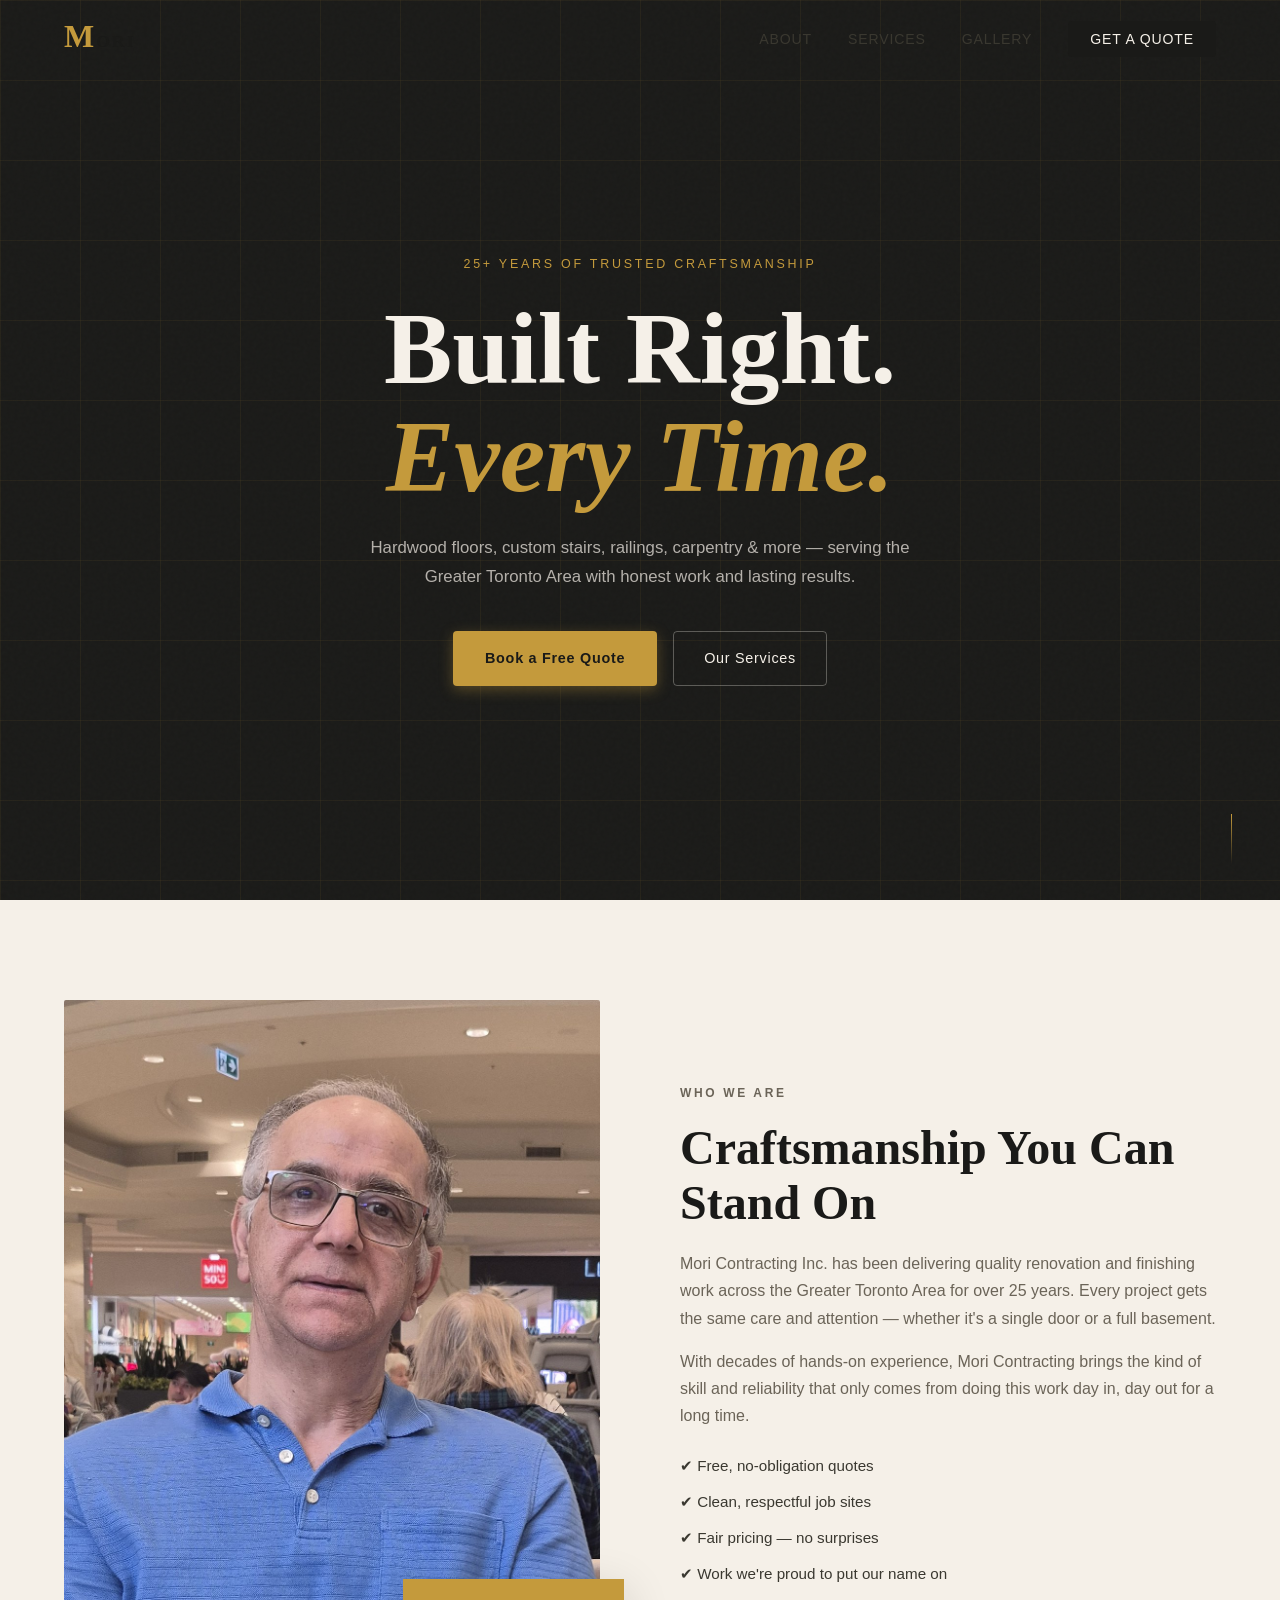
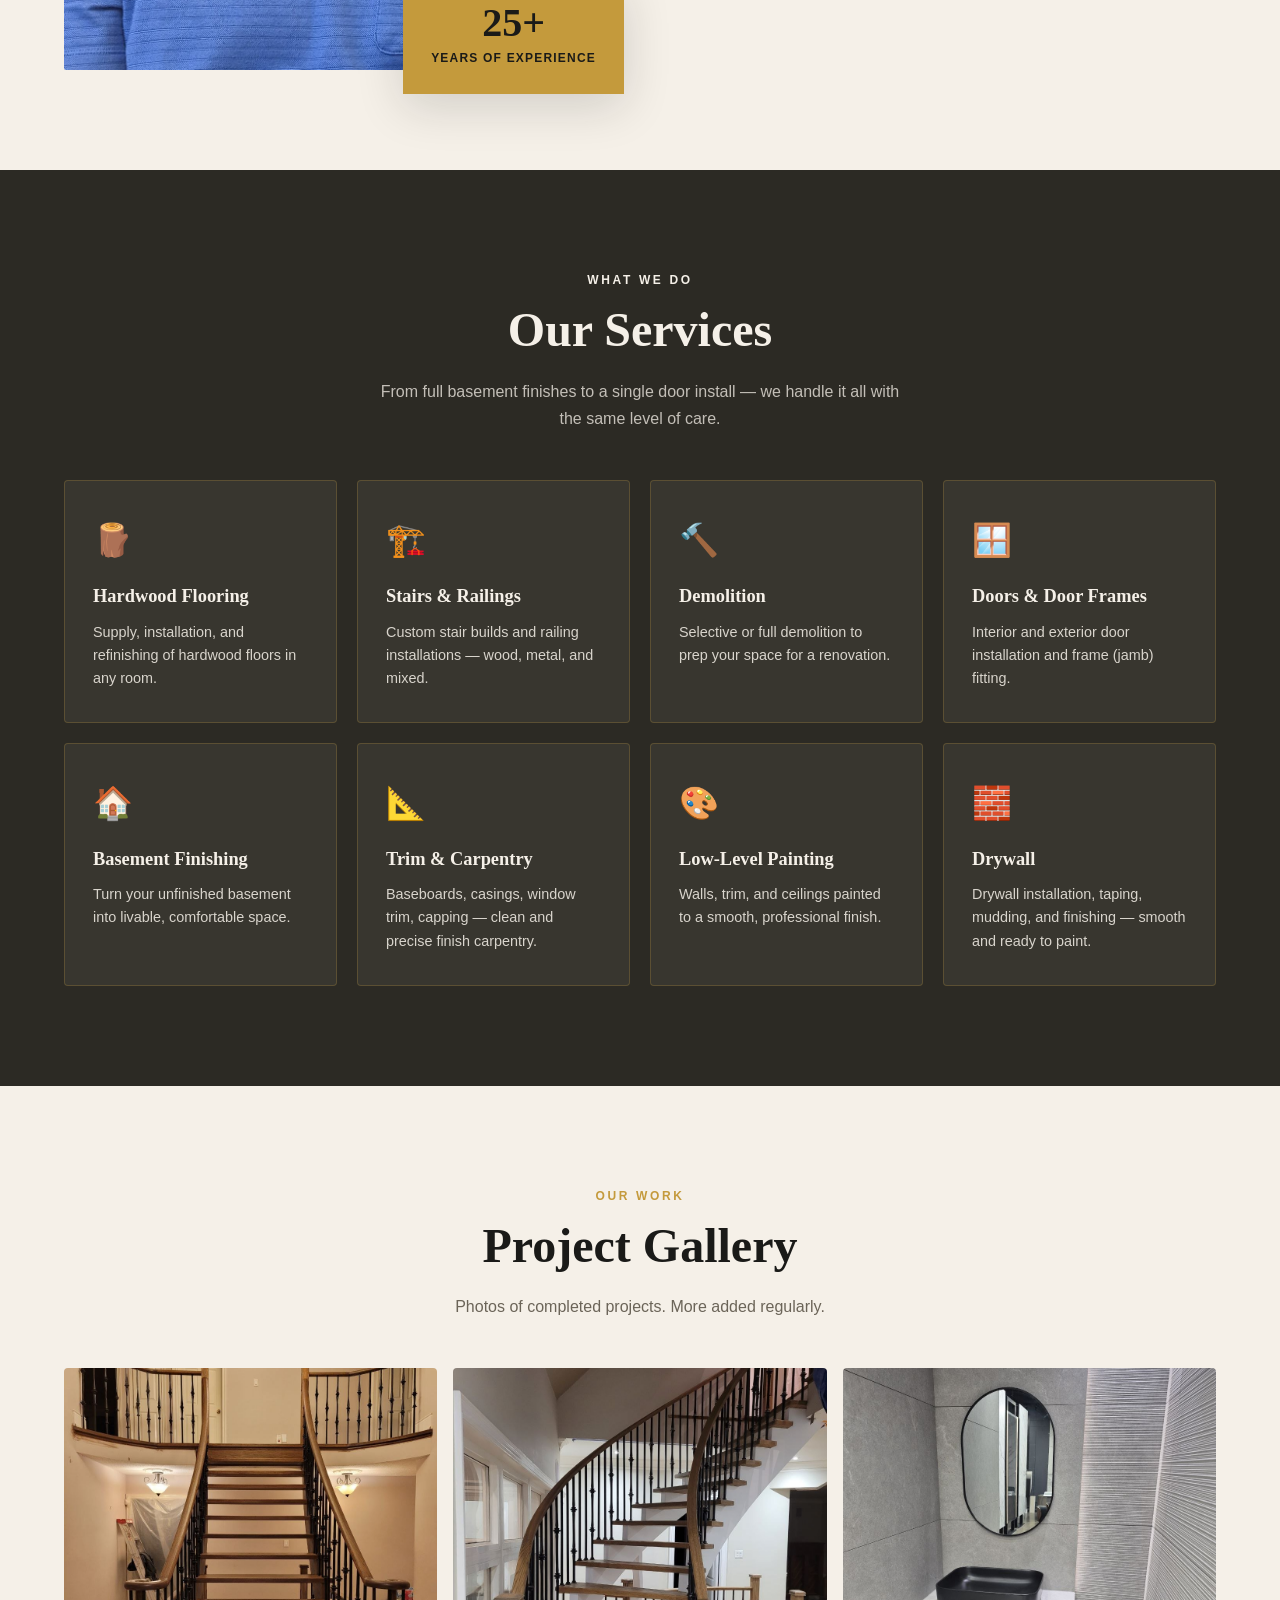
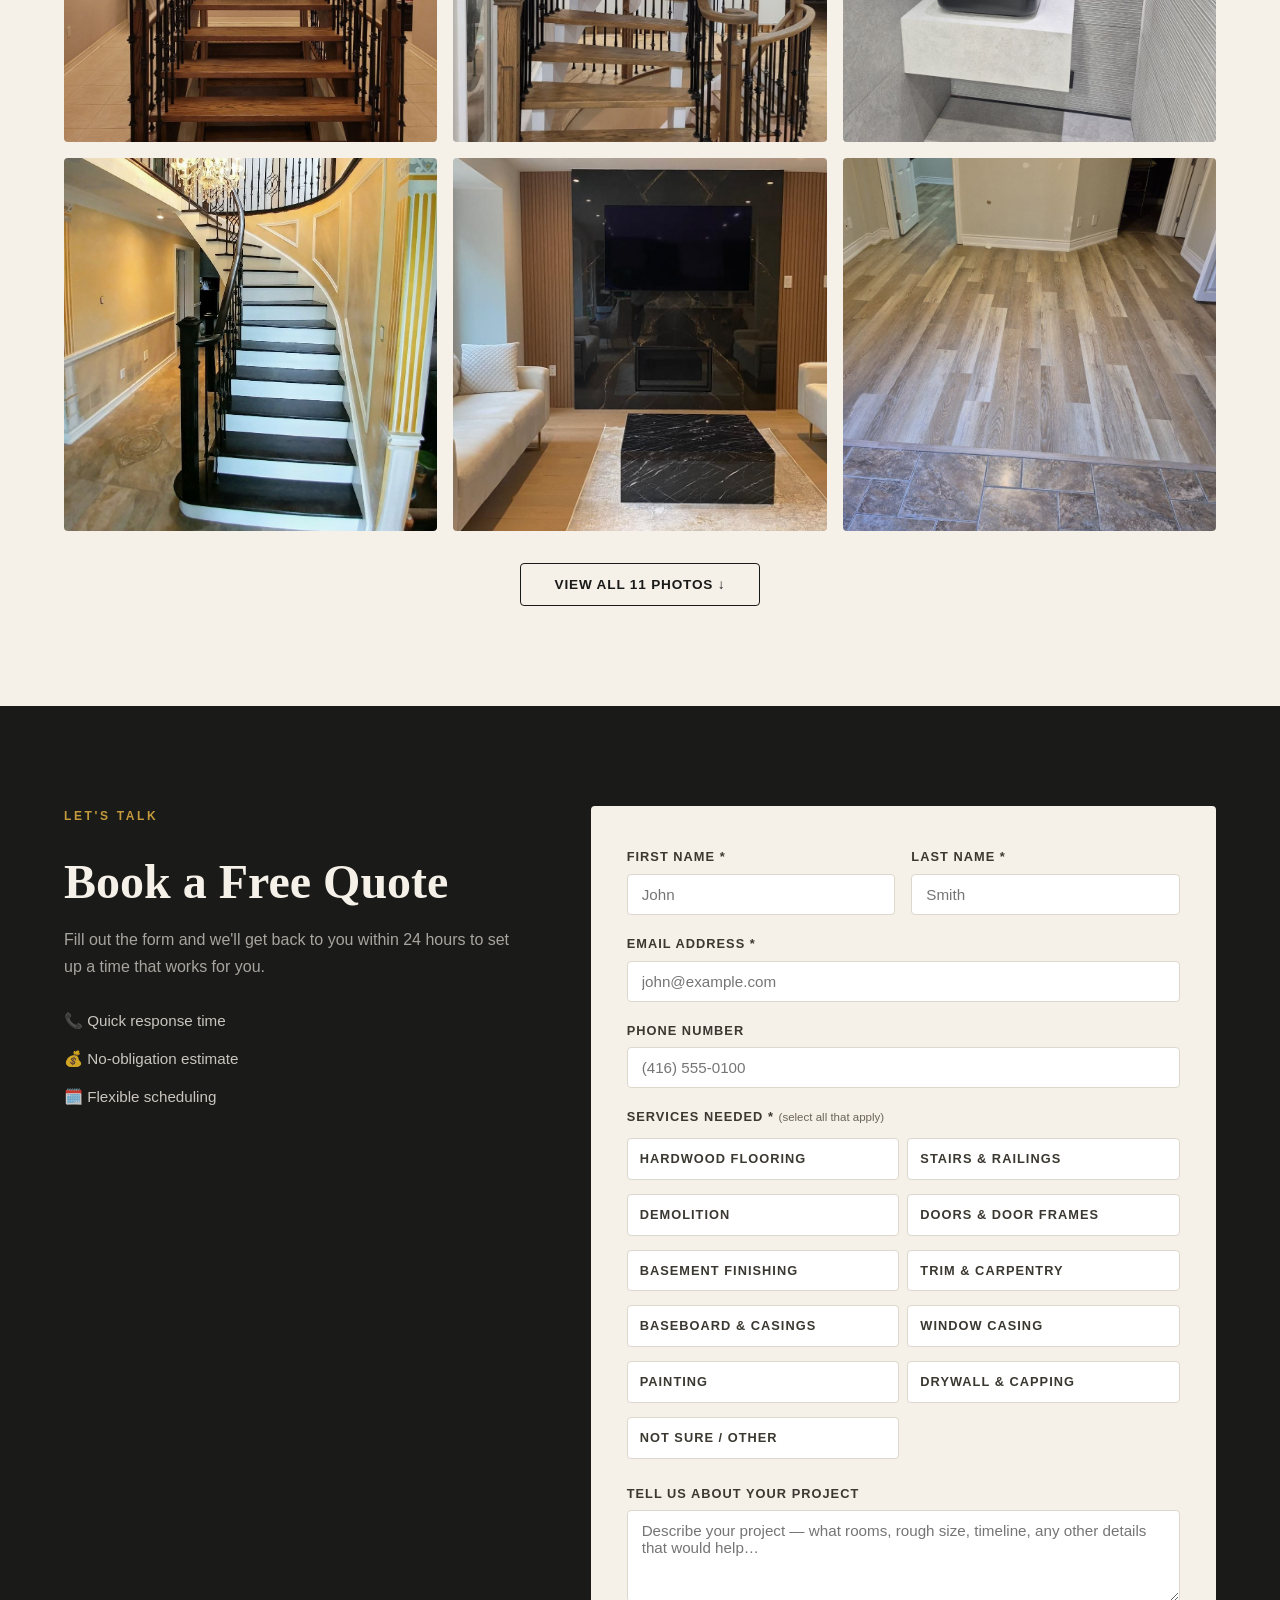
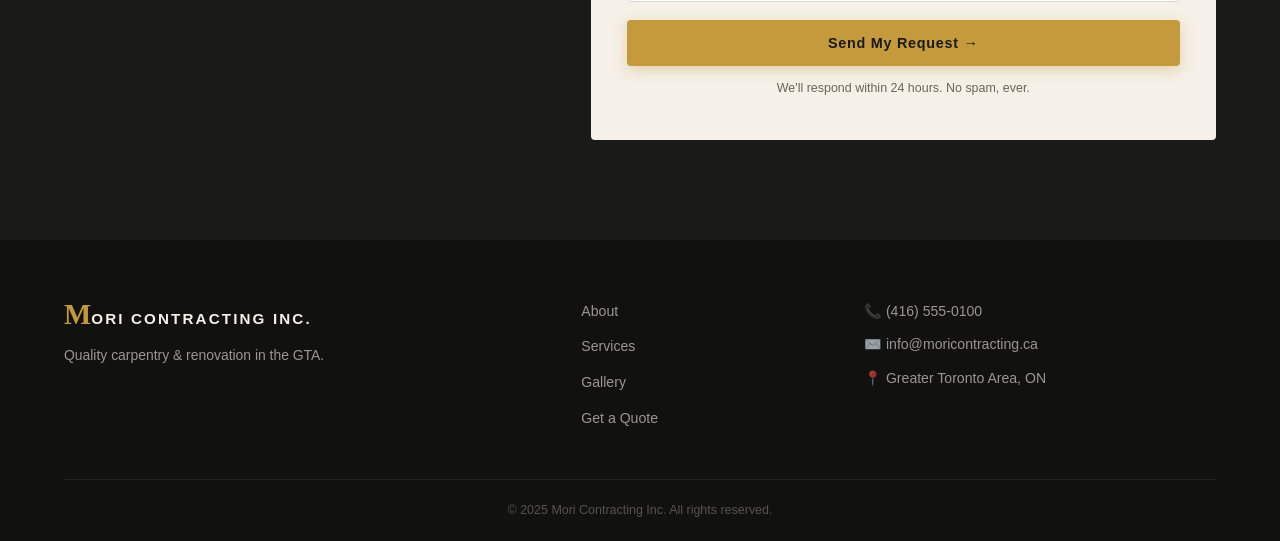
==== commit 874c5f5d: "Add files via upload" ====
--- a/index.html
+++ b/index.html
@@ -464,8 +464,8 @@
     <div class="container about-grid">
       <div class="about-img-wrap">
         <div class="about-photo-placeholder">
-          <img src="images/about.jpg" alt="The owner of Mori Contracting Inc., serving the GTA for over 25 years" onerror="this.parentElement.classList.add('no-img')" />
-          <div class="placeholder-label">📷 Add your photo here<br/><small>Replace images/about.jpg</small></div>
+          <img src="about.jpg" alt="The owner of Mori Contracting Inc., serving the GTA for over 25 years" onerror="this.parentElement.classList.add('no-img')" />
+          <div class="placeholder-label">📷 Add your photo here<br/><small>Replace about.jpg</small></div>
         </div>
         <div class="about-accent-box">
           <strong>25+</strong>
@@ -545,17 +545,17 @@
       <h2 class="section-title center">Project Gallery</h2>
       <p class="section-sub center">Photos of completed projects. More added regularly.</p>
       <div class="gallery-grid" id="gallery-grid">
-        <div class="gallery-item"><img src="images/photo1.jpg" alt="Custom oak staircase with wrought iron balusters by Mori Contracting" onerror="this.parentElement.classList.add('empty')" /><div class="gallery-empty-label">📷 Add photo<br/><small>images/photo1.jpg</small></div></div>
-        <div class="gallery-item"><img src="images/photo2.jpg" alt="Curved hardwood staircase with iron railing, Greater Toronto Area" onerror="this.parentElement.classList.add('empty')" /><div class="gallery-empty-label">📷 Add photo<br/><small>images/photo2.jpg</small></div></div>
-        <div class="gallery-item"><img src="images/photo3.jpg" alt="Modern bathroom vanity and tile work" onerror="this.parentElement.classList.add('empty')" /><div class="gallery-empty-label">📷 Add photo<br/><small>images/photo3.jpg</small></div></div>
-        <div class="gallery-item"><img src="images/photo4.jpg" alt="Curved staircase with dark stained treads and iron railing" onerror="this.parentElement.classList.add('empty')" /><div class="gallery-empty-label">📷 Add photo<br/><small>images/photo4.jpg</small></div></div>
-        <div class="gallery-item"><img src="images/photo5.jpg" alt="Living room feature wall with marble and wood slat panelling" onerror="this.parentElement.classList.add('empty')" /><div class="gallery-empty-label">📷 Add photo<br/><small>images/photo5.jpg</small></div></div>
-        <div class="gallery-item"><img src="images/photo6.jpg" alt="Hardwood flooring installation with tile transition" onerror="this.parentElement.classList.add('empty')" /><div class="gallery-empty-label">📷 Add photo<br/><small>images/photo6.jpg</small></div></div>
-        <div class="gallery-item extra-photo"><img src="images/photo7.jpg" loading="lazy" alt="Curved oak staircase and railing, overhead view" onerror="this.parentElement.classList.add('empty')" /><div class="gallery-empty-label">📷 Add photo<br/><small>images/photo7.jpg</small></div></div>
-        <div class="gallery-item extra-photo"><img src="images/photo8.jpg" loading="lazy" alt="Hardwood curved staircase with iron balusters" onerror="this.parentElement.classList.add('empty')" /><div class="gallery-empty-label">📷 Add photo<br/><small>images/photo8.jpg</small></div></div>
-        <div class="gallery-item extra-photo"><img src="images/photo9.jpg" loading="lazy" alt="Custom oak railings and balusters, second floor landing" onerror="this.parentElement.classList.add('empty')" /><div class="gallery-empty-label">📷 Add photo<br/><small>images/photo9.jpg</small></div></div>
-        <div class="gallery-item extra-photo"><img src="images/photo10.jpg" loading="lazy" alt="Glass shower enclosure with marble tile" onerror="this.parentElement.classList.add('empty')" /><div class="gallery-empty-label">📷 Add photo<br/><small>images/photo10.jpg</small></div></div>
-        <div class="gallery-item extra-photo"><img src="images/photo11.jpg" loading="lazy" alt="Vinyl plank flooring with baseboard installation" onerror="this.parentElement.classList.add('empty')" /><div class="gallery-empty-label">📷 Add photo<br/><small>images/photo11.jpg</small></div></div>
+        <div class="gallery-item"><img src="photo1.jpg" alt="Custom oak staircase with wrought iron balusters by Mori Contracting" onerror="this.parentElement.classList.add('empty')" /><div class="gallery-empty-label">📷 Add photo<br/><small>photo1.jpg</small></div></div>
+        <div class="gallery-item"><img src="photo2.jpg" alt="Curved hardwood staircase with iron railing, Greater Toronto Area" onerror="this.parentElement.classList.add('empty')" /><div class="gallery-empty-label">📷 Add photo<br/><small>photo2.jpg</small></div></div>
+        <div class="gallery-item"><img src="photo3.jpg" alt="Modern bathroom vanity and tile work" onerror="this.parentElement.classList.add('empty')" /><div class="gallery-empty-label">📷 Add photo<br/><small>photo3.jpg</small></div></div>
+        <div class="gallery-item"><img src="photo4.jpg" alt="Curved staircase with dark stained treads and iron railing" onerror="this.parentElement.classList.add('empty')" /><div class="gallery-empty-label">📷 Add photo<br/><small>photo4.jpg</small></div></div>
+        <div class="gallery-item"><img src="photo5.jpg" alt="Living room feature wall with marble and wood slat panelling" onerror="this.parentElement.classList.add('empty')" /><div class="gallery-empty-label">📷 Add photo<br/><small>photo5.jpg</small></div></div>
+        <div class="gallery-item"><img src="photo6.jpg" alt="Hardwood flooring installation with tile transition" onerror="this.parentElement.classList.add('empty')" /><div class="gallery-empty-label">📷 Add photo<br/><small>photo6.jpg</small></div></div>
+        <div class="gallery-item extra-photo"><img src="photo7.jpg" loading="lazy" alt="Curved oak staircase and railing, overhead view" onerror="this.parentElement.classList.add('empty')" /><div class="gallery-empty-label">📷 Add photo<br/><small>photo7.jpg</small></div></div>
+        <div class="gallery-item extra-photo"><img src="photo8.jpg" loading="lazy" alt="Hardwood curved staircase with iron balusters" onerror="this.parentElement.classList.add('empty')" /><div class="gallery-empty-label">📷 Add photo<br/><small>photo8.jpg</small></div></div>
+        <div class="gallery-item extra-photo"><img src="photo9.jpg" loading="lazy" alt="Custom oak railings and balusters, second floor landing" onerror="this.parentElement.classList.add('empty')" /><div class="gallery-empty-label">📷 Add photo<br/><small>photo9.jpg</small></div></div>
+        <div class="gallery-item extra-photo"><img src="photo10.jpg" loading="lazy" alt="Glass shower enclosure with marble tile" onerror="this.parentElement.classList.add('empty')" /><div class="gallery-empty-label">📷 Add photo<br/><small>photo10.jpg</small></div></div>
+        <div class="gallery-item extra-photo"><img src="photo11.jpg" loading="lazy" alt="Vinyl plank flooring with baseboard installation" onerror="this.parentElement.classList.add('empty')" /><div class="gallery-empty-label">📷 Add photo<br/><small>photo11.jpg</small></div></div>
       </div>
       <div class="gallery-more-wrap">
         <button class="btn-view-more" id="btn-view-more">View All 11 Photos ↓</button>
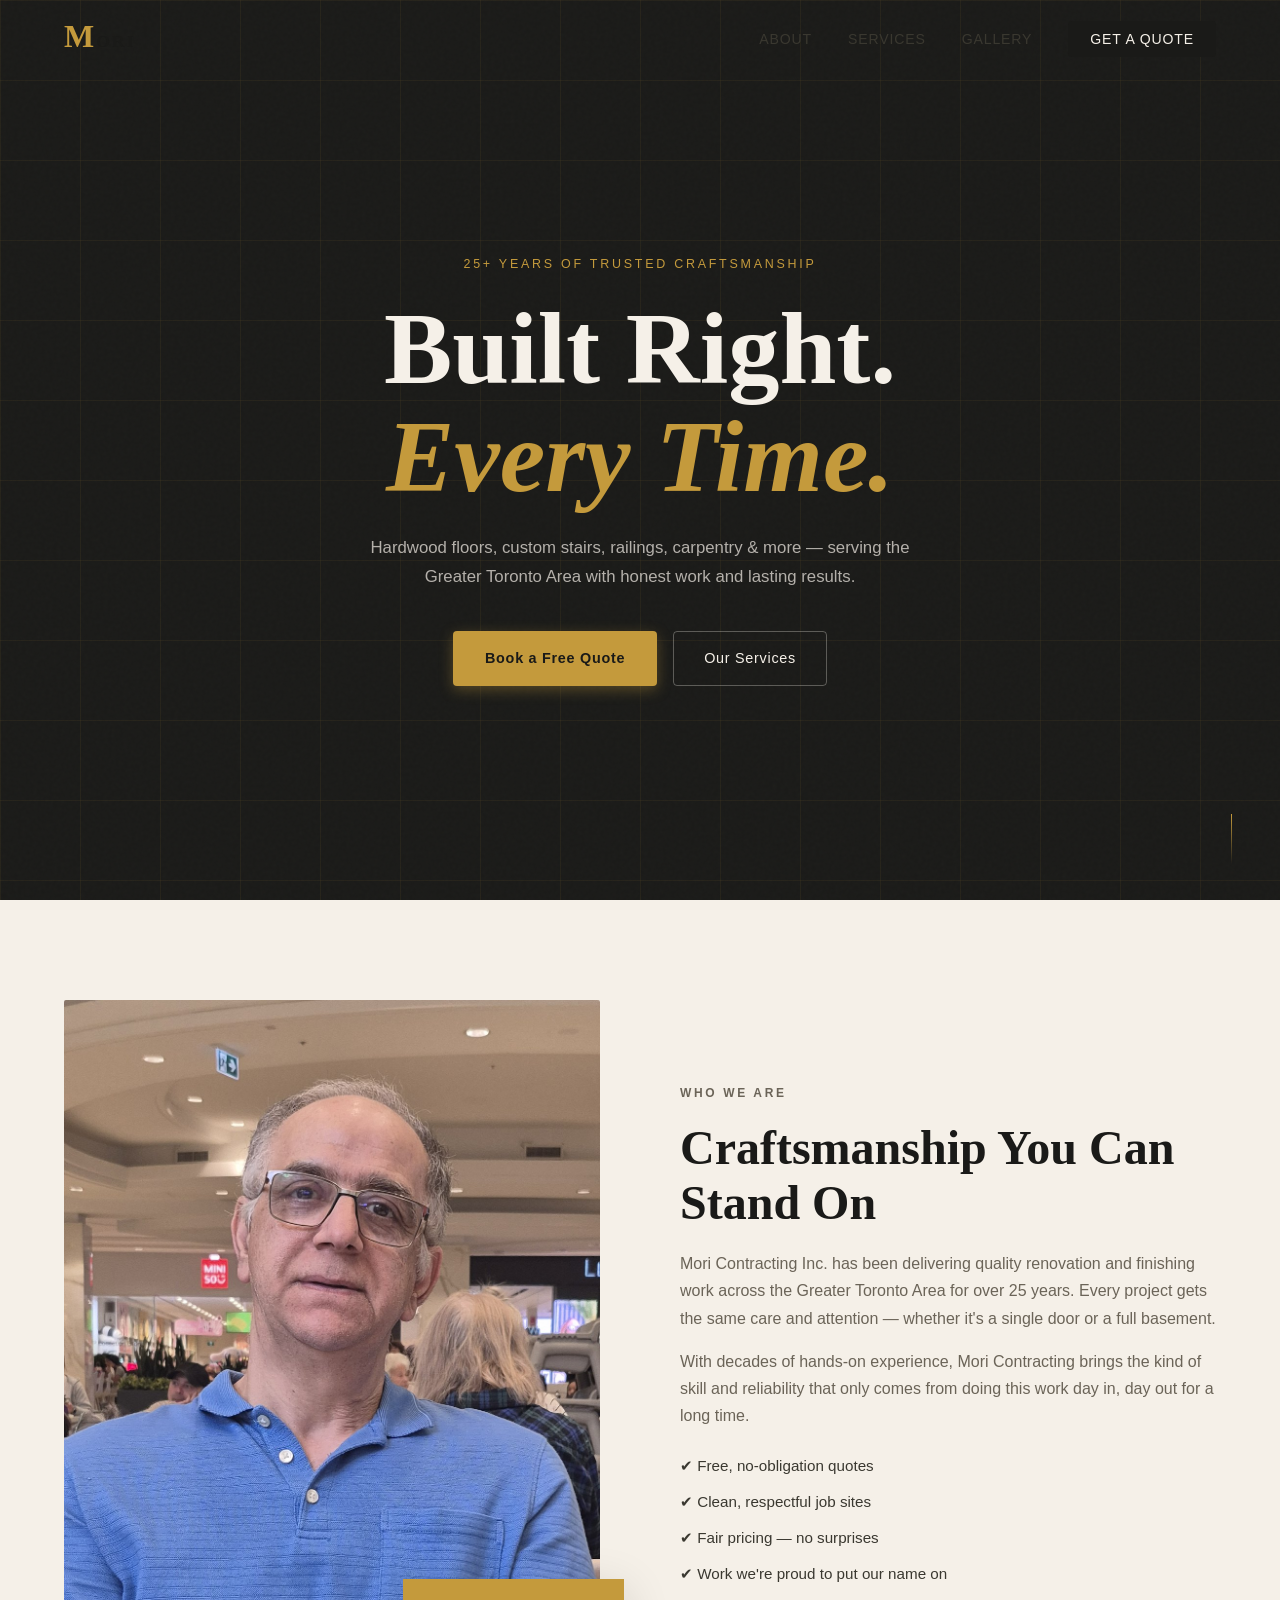
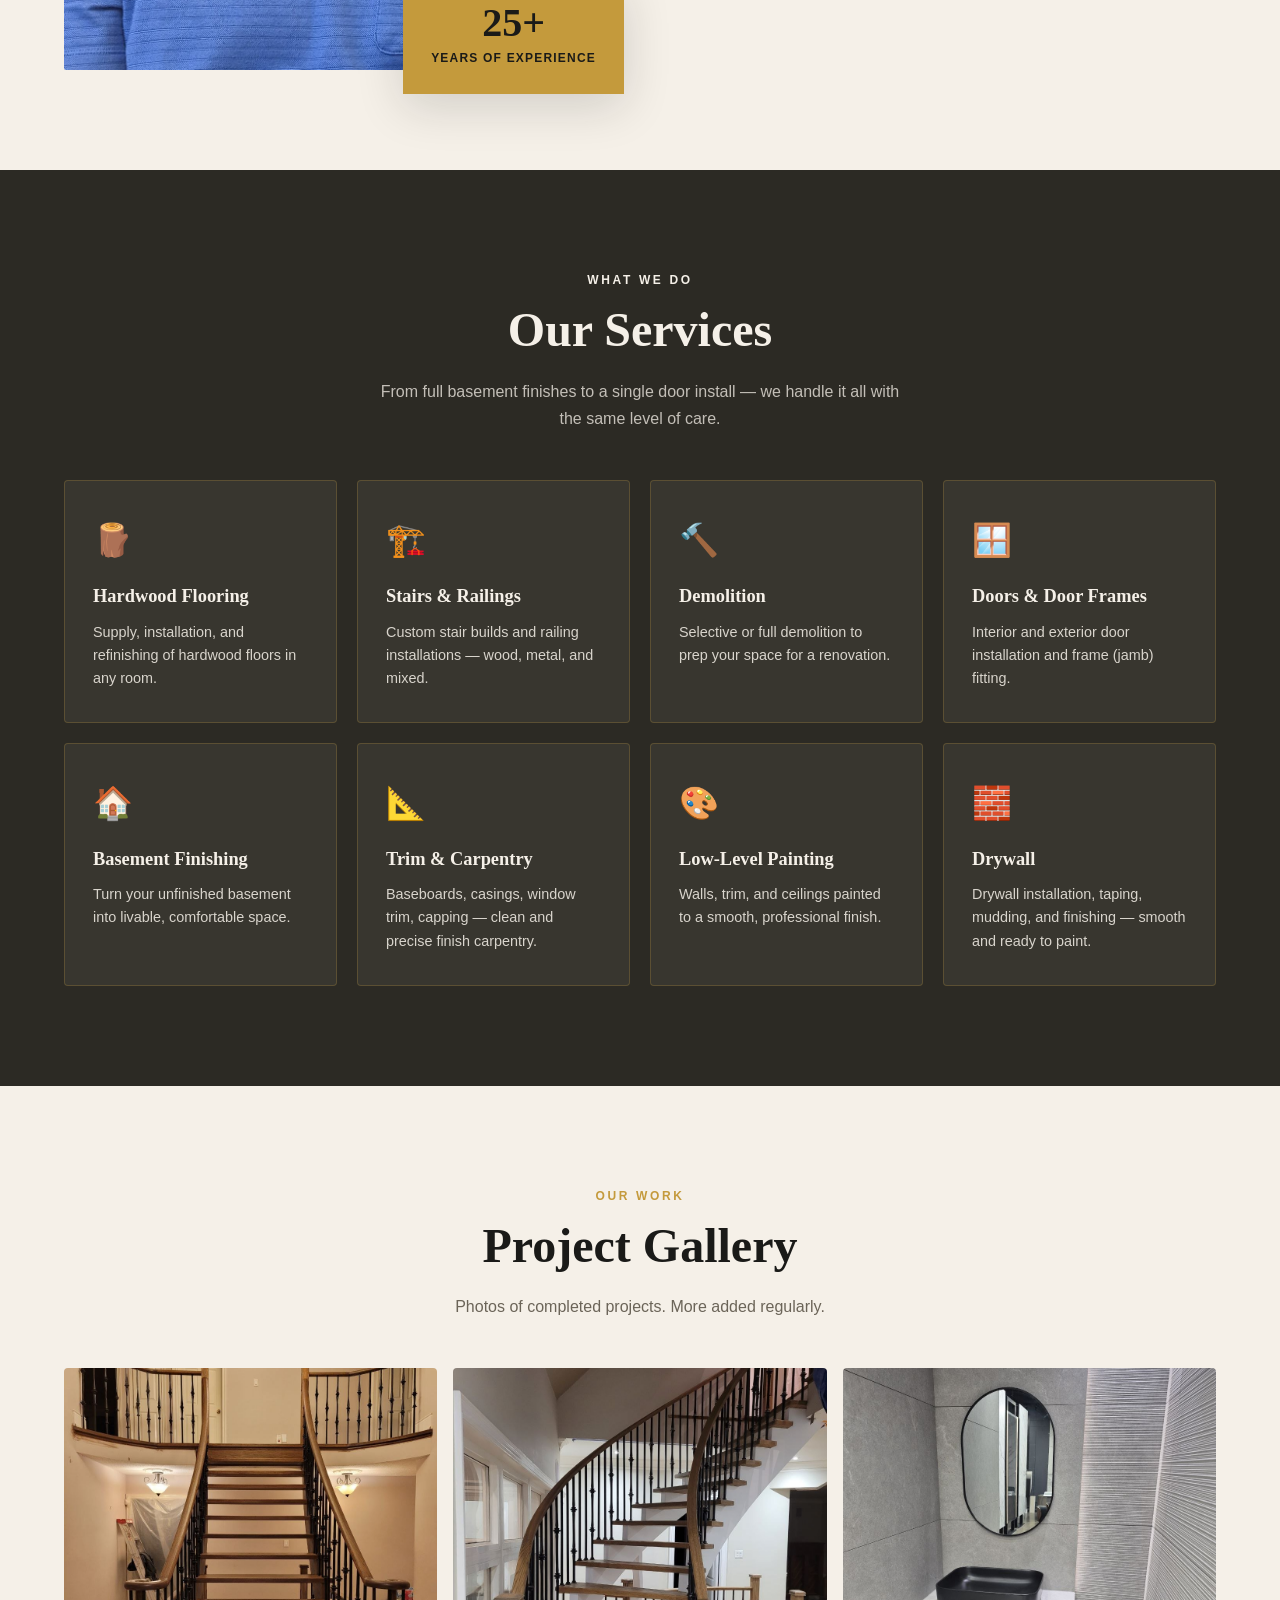
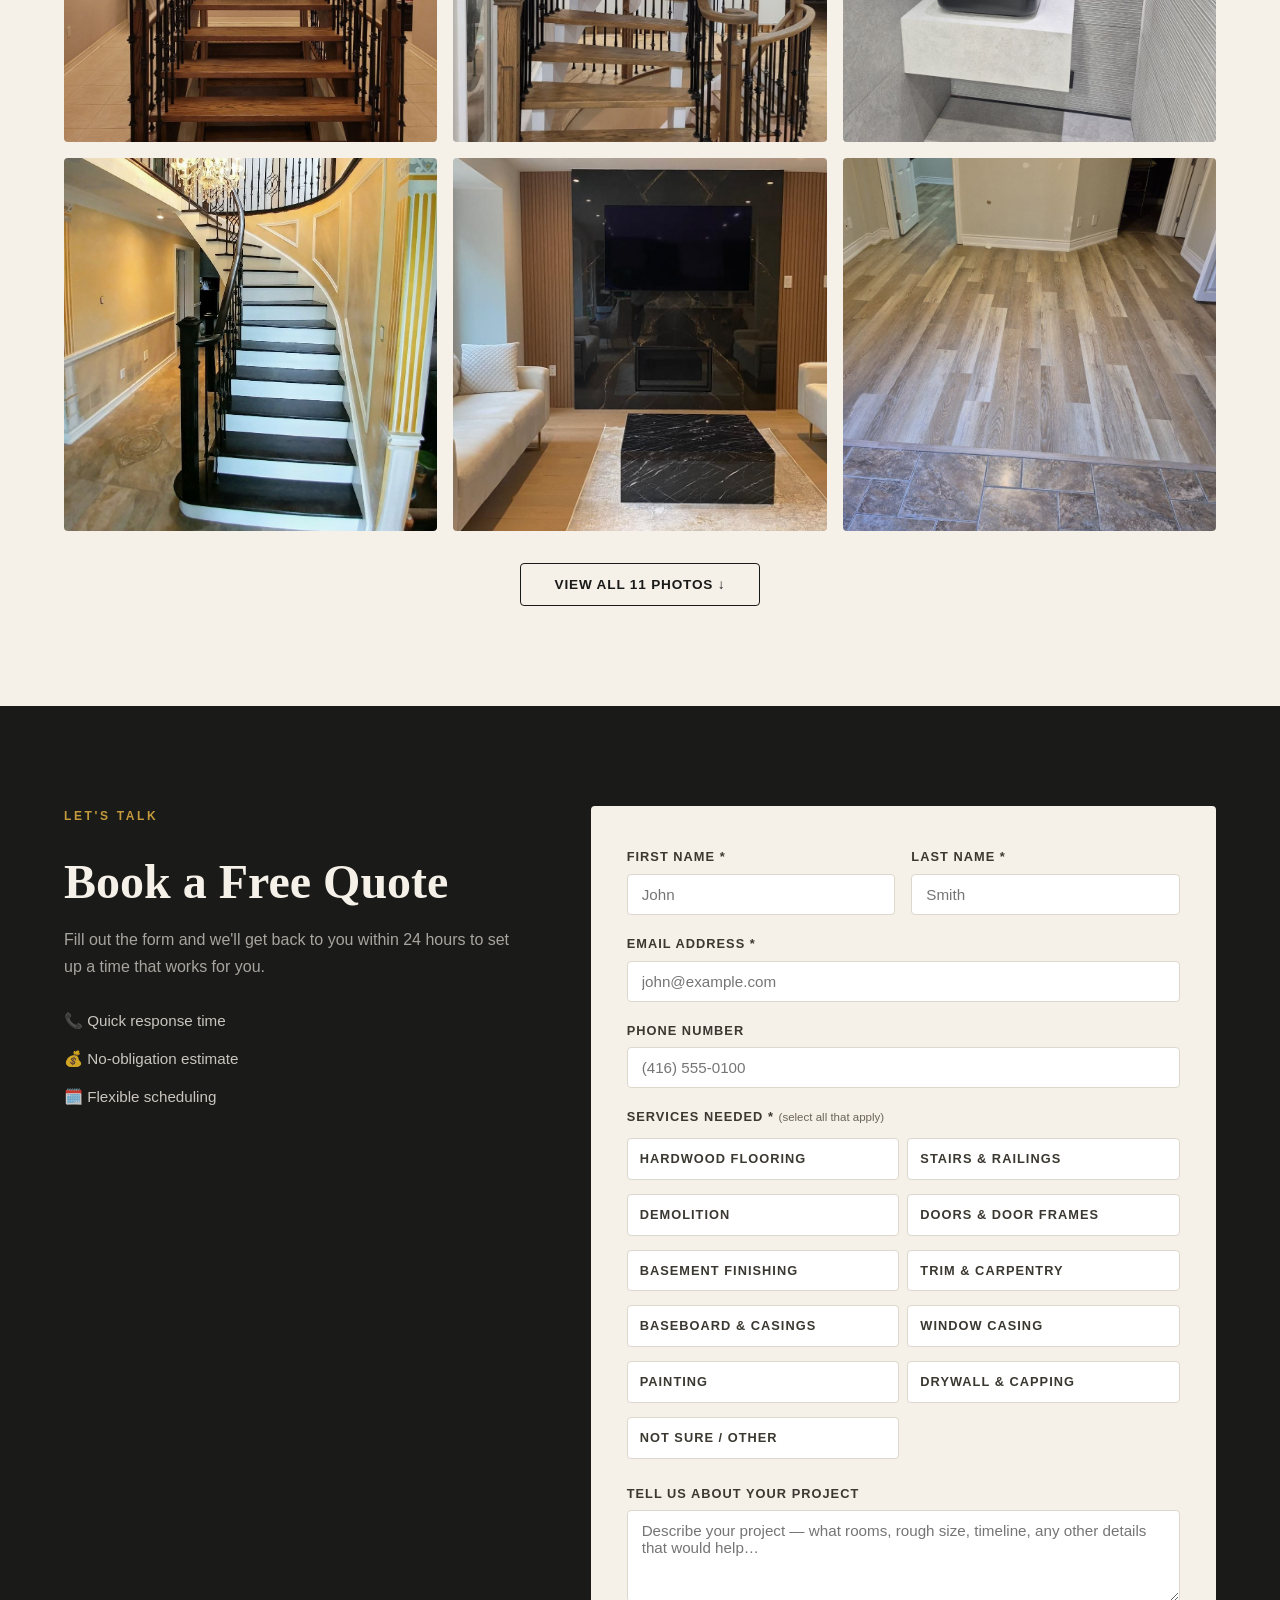
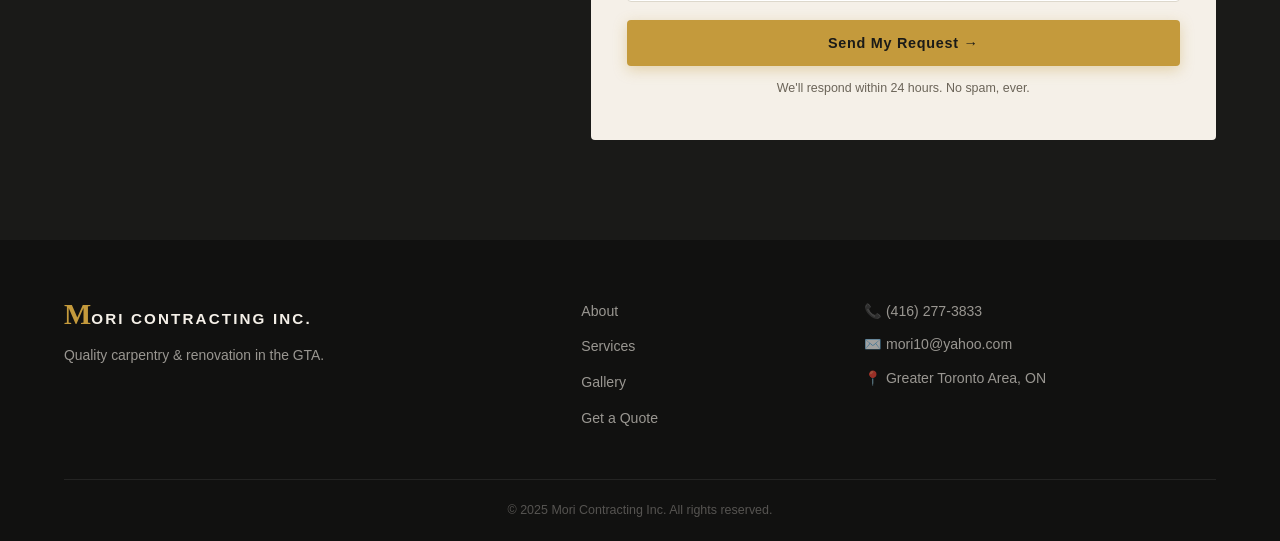
==== commit 7ad6e5d8: "Add files via upload" ====
--- a/index.html
+++ b/index.html
@@ -342,7 +342,8 @@
   user-select: none;
 }
 .checkbox-item:hover { border-color: var(--gold); }
-.checkbox-item input[type="checkbox"] { display: none; }
+.checkbox-item input[type="checkbox"] { position: absolute; opacity: 0; width: 0; height: 0; }
+.checkbox-item:focus-within { border-color: var(--gold); box-shadow: 0 0 0 2px rgba(196,154,60,0.25); }
 .checkbox-item.checked { background: #FDF6E8; border-color: var(--gold); font-weight: 500; color: var(--dark); }
 .checkbox-item.checked::before { content: '✔'; font-size: 0.7rem; color: var(--gold); min-width: 14px; }
 .service-error { display: none; color: #c0392b; font-size: 0.78rem; margin-top: 6px; font-family: var(--font-body); }
@@ -659,8 +660,8 @@
       </div>
       <div class="footer-contact">
         <!-- REPLACE with real contact info -->
-        <p>📞 <a href="tel:+14165550100">(416) 555-0100</a></p>
-        <p>✉️ <a href="mailto:info@moricontracting.ca">info@moricontracting.ca</a></p>
+        <p>📞 <a href="tel:+14162773833">(416) 277-3833</a></p>
+        <p>✉️ <a href="mailto:mori10@yahoo.com">mori10@yahoo.com</a></p>
         <p>📍 Greater Toronto Area, ON</p>
       </div>
     </div>
@@ -699,12 +700,14 @@
 });
 
 // --- Multi-select Service Checkboxes ---
-document.querySelectorAll('.checkbox-item').forEach(item => {
-  item.addEventListener('click', () => {
-    item.classList.toggle('checked');
-    const cb = item.querySelector('input[type="checkbox"]');
-    cb.checked = item.classList.contains('checked');
-    document.getElementById('service-error').classList.remove('visible');
+// Listen on the checkbox itself. Clicking the <label> forwards to the checkbox
+// natively, so 'change' fires exactly once per click.
+document.querySelectorAll('.checkbox-item input[type="checkbox"]').forEach(cb => {
+  cb.addEventListener('change', () => {
+    const item = cb.closest('.checkbox-item');
+    item.classList.toggle('checked', cb.checked);
+    const err = document.getElementById('service-error');
+    if (err) err.classList.remove('visible');
   });
 });
 
@@ -745,7 +748,7 @@
 form.addEventListener('submit', async (e) => {
   e.preventDefault();
 
-  const checked = form.querySelectorAll('.checkbox-item.checked');
+  const checked = form.querySelectorAll('.checkbox-item input[type="checkbox"]:checked');
   if (checked.length === 0) {
     serviceError.classList.add('visible');
     serviceError.scrollIntoView({ behavior: 'smooth', block: 'center' });
@@ -759,6 +762,7 @@
     successMsg.textContent = '✅ Form works! Connect Formspree (see README) to receive emails.';
     form.reset();
     form.querySelectorAll('.checkbox-item').forEach(i => i.classList.remove('checked'));
+    form.querySelectorAll('.checkbox-item input[type="checkbox"]').forEach(c => c.checked = false);
     return;
   }
 
@@ -773,6 +777,7 @@
       successMsg.textContent = "✅ Thanks! We'll get back to you within 24 hours.";
       form.reset();
       form.querySelectorAll('.checkbox-item').forEach(i => i.classList.remove('checked'));
+    form.querySelectorAll('.checkbox-item input[type="checkbox"]').forEach(c => c.checked = false);
       form.querySelectorAll('input, select, textarea, button').forEach(el => el.disabled = true);
     } else {
       throw new Error();
